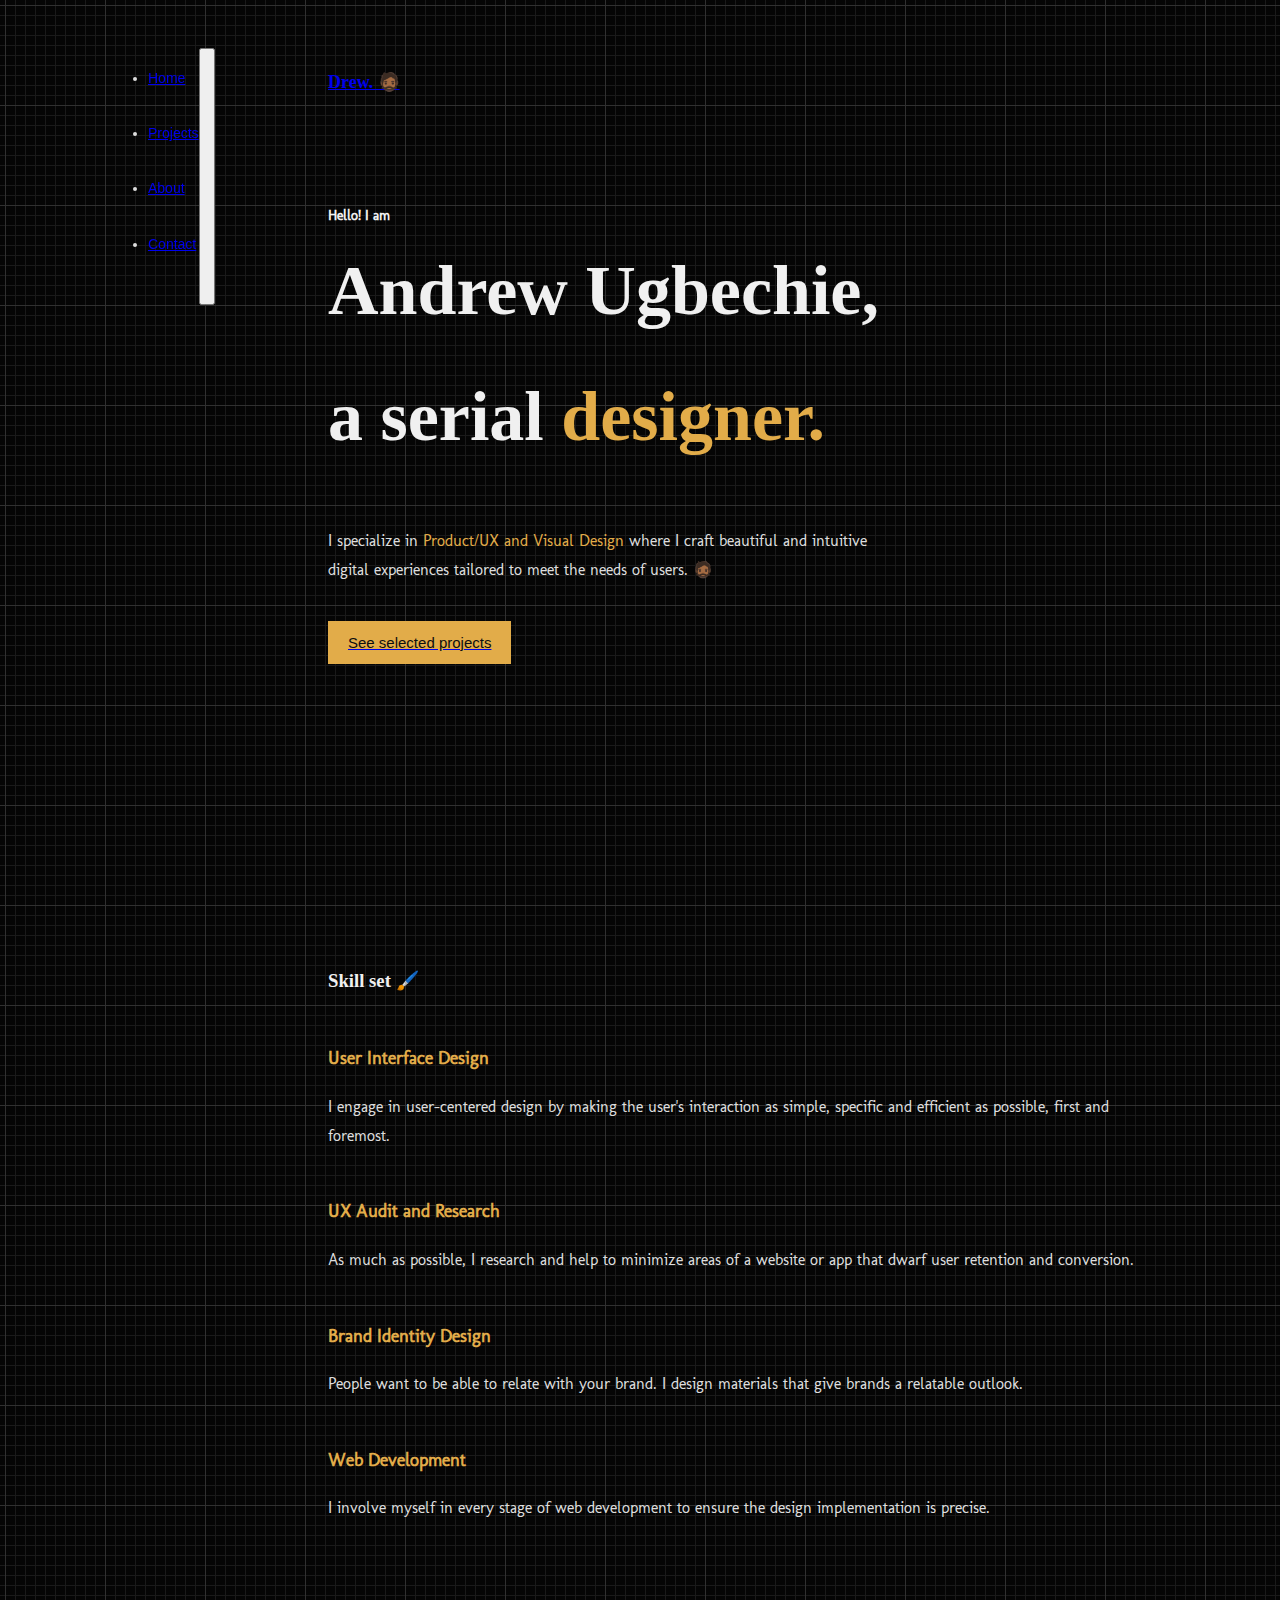
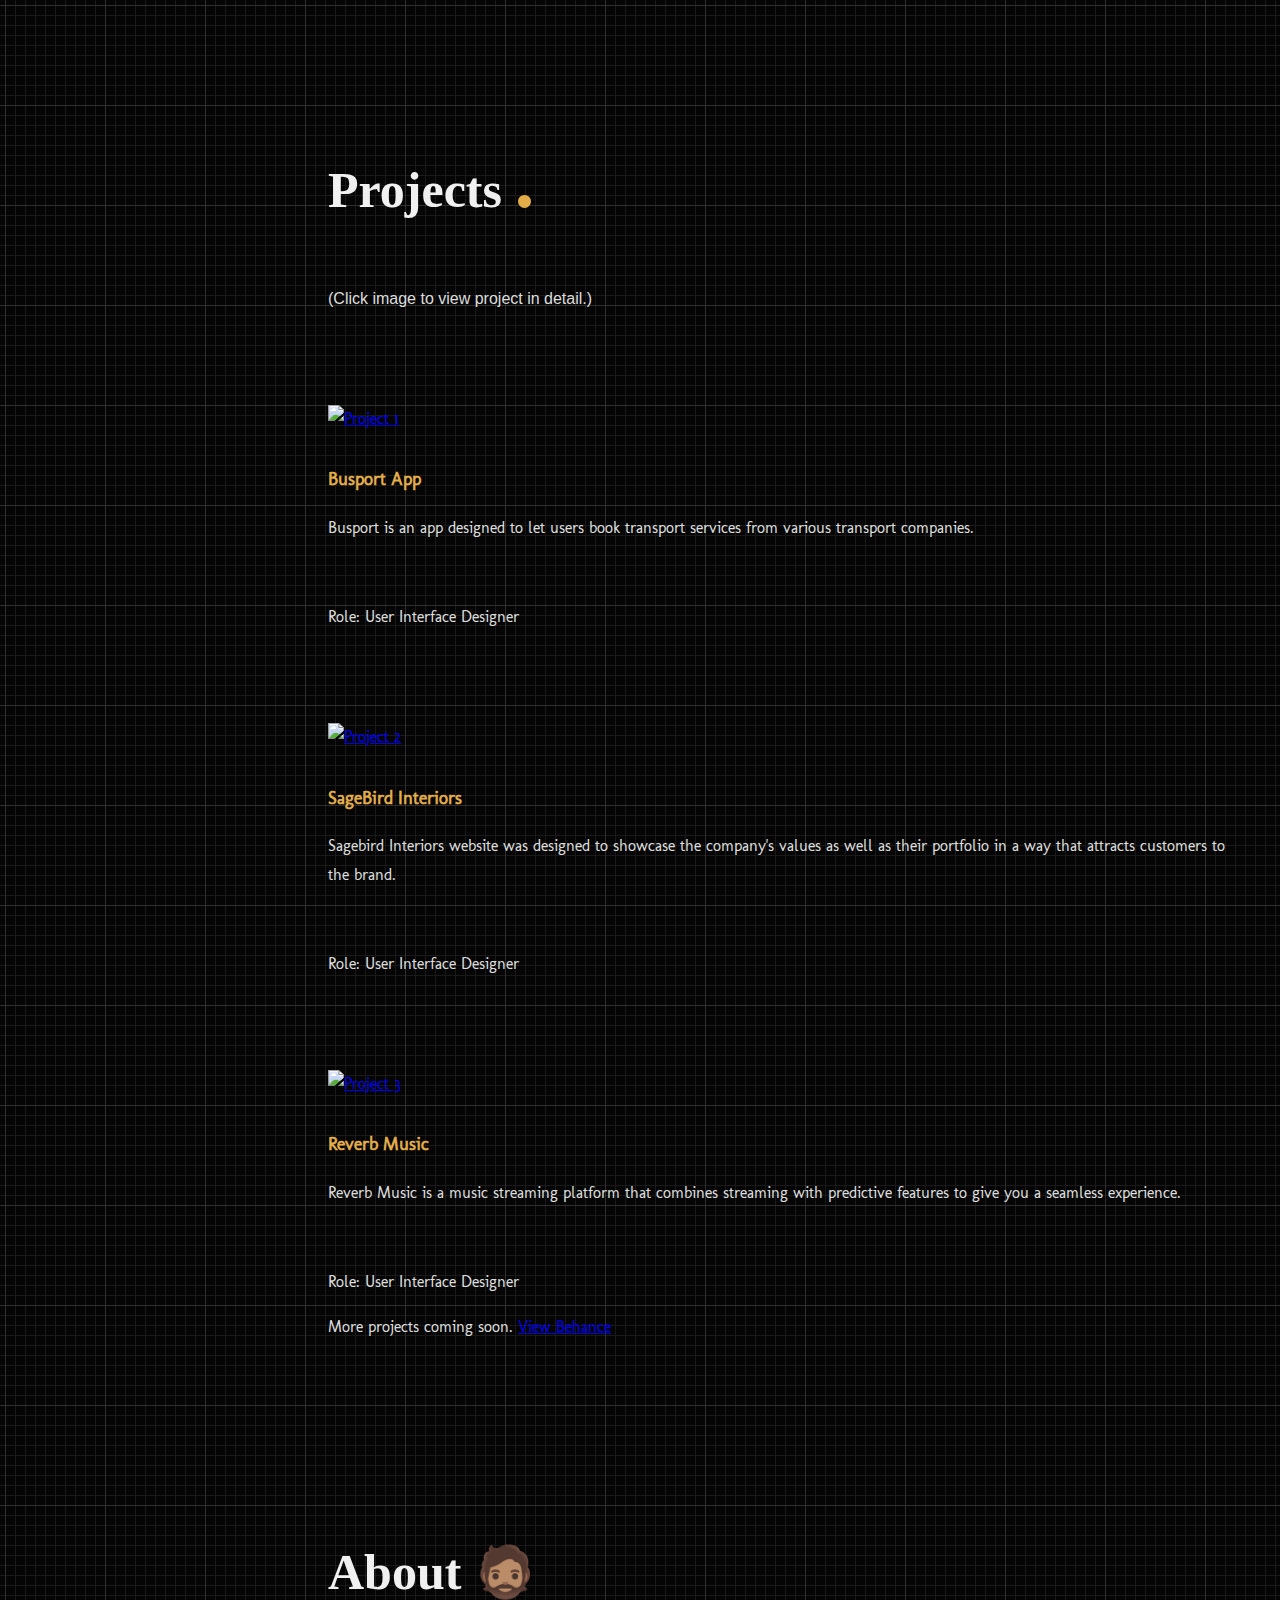
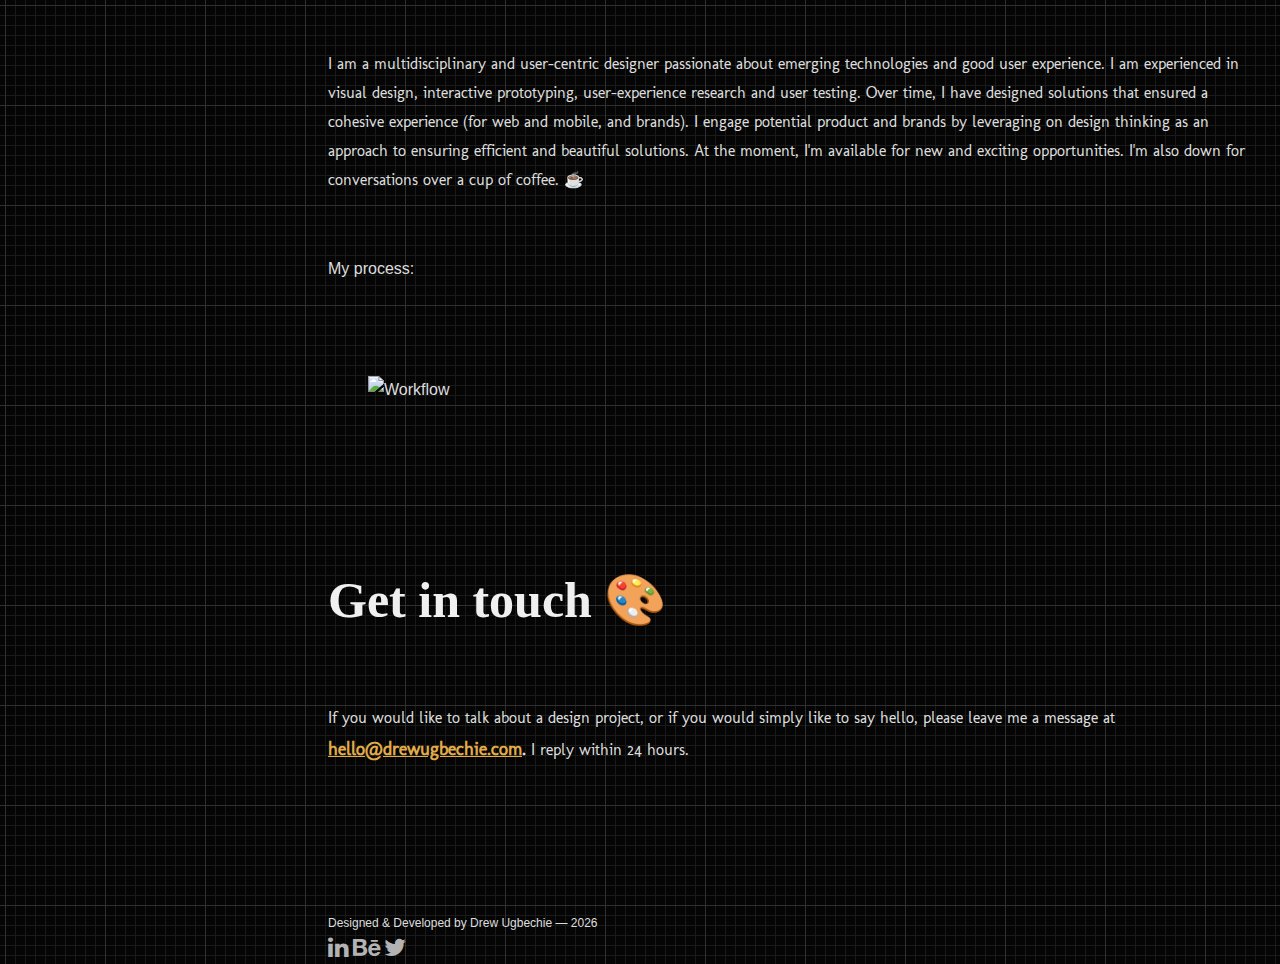
==== index.html @ d549a504 "New" ====
<html lang="en">
  <head>
    <meta charset="utf-8">
    <meta name="viewport" content="width=device-width, initial-scale=1, shrink-to-fit=no">
    <title>Drew Ugbechie &mdash; Designer</title>

    <meta name="description" content="Andrew Ugbechie. Pragmatic designer passionate about emerging technologies and good user experience."/>
    <meta name="robots" content="max-snippet:-1, max-image-preview:large, max-video-preview:-1"/> 
    <link rel="canonical" href="https://www.drewugbechie.com/" />
    <link rel="canonical" href="https://drewugbechie.com/" />
    <meta property="og:type" content="website" />
    <meta property="og:title" content="Drew Ugbechie &mdash; Serial Designer"/>
    <meta property="og:description" content="Andrew Ugbechie. Pragmatic designer passionate about emerging technologies and good user experience." />
    <meta property="og:url" content="https://www.drewugbechie.com/" />
    <meta property="og:url" content="https://drewugbechie.com/" />
    <meta property="og:site_name" content="Andrew Ugbechie &mdash; Serial Designer" />

    <meta property="og:image:width" content="1200" />
    <meta property="og:image:height" content="630" />
    <meta name="twitter:card" content="summary" />
    <meta name="twitter:description" content="Andrew Ugbechie. Pragmatic designer passionate about emerging technologies and good user experience." />
    <meta name="twitter:title" content="Drew Ugbechie &mdash; Serial Designer" /> 
    
    <link rel="stylesheet" href="css/bootstrap.min.css">
    <link rel="stylesheet" href="css/aos.min.css">
    <link rel="stylesheet" href="css/hamburgers/hamburgers.min.css">
    <link rel="stylesheet" href="css/owl.carousel.min.css">
    <link rel="stylesheet" href="fonts/icomoon/style.css">
    <link rel="stylesheet" href="https://cdnjs.cloudflare.com/ajax/libs/font-awesome/4.7.0/css/font-awesome.min.css">
    <link rel="stylesheet" href="css/style.css">
    <link href="https://fonts.googleapis.com/css2?family=Molengo&display=swap" rel="stylesheet">
    <link rel="shortcut icon" type="image/png" href="https://emojipedia-us.s3.dualstack.us-west-1.amazonaws.com/thumbs/120/apple/237/bearded-person_emoji-modifier-fitzpatrick-type-4_1f9d4-1f3fd_1f3fd.png" sizes="48x48">	
  </head>
  <body>
  
    <div class="main-container" id="home"> 
      <nav class="drew-menu js-drew-menu" role="navigation" style="display:flex; color:#dddddd; margin-left:-260px; padding:20px; width:100px; position:fixed; font-size:18px;">
        <ul class="list-unstyled" style="position:relative; direction:vertical;">
          <li class="new-link"><a href="#home">Home</a></li>
          <li class="new-link"><a href="#projects">Projects</a></li>
          <li class="new-link"><a href="#about">About</a></li>
          <li class="new-link"><a href="#contact">Contact</a></li>
        </ul>

    
        <button class="hamburger hamburger--spin toggle-menu ml-auto js-toggle-menu" type="button">
          <span class="hamburger-box">
            <span class="hamburger-inner"></span>
          </span>
        </button>  
      </nav>  
      
      <div id="home" class="hello;" style="margin-top: 20px; margin-bottom:300px; position:relative; top:0;">
        <div class="drew-head" data-aos="fade-down" style="margin-right:100px; display:flex; align-content: start; justify-content: space-between;">
              <h3 class="logo-area" ><a href="index.html">Drew.  🧔🏾</a></h3>
        </div>
    
        <div data-aos="fade-up"; class="hero-info">
          <h1 class="h1-stylo"><span style="font-size: 14px; font-family:Avenir Next Cyr, 'Molengo', sans-serif;">Hello! I am </span><br> Andrew Ugbechie, <br>a serial <span style="color: #e2ac49;">designer.</span></h1>
          <p style="margin-top: 20px; max-width:550px; font-family: Avenir Next Cyr, 'Molengo', sans-serif;">I specialize in <span style="color: #e2ac49;">Product/UX and Visual Design</span> where I craft beautiful and intuitive digital experiences tailored to meet the needs of users. 🧔🏾</p>
          <button class="button button--yellow" style="margin-top: 20px; vertical-align:middle"><a href="#projects"><span style="color:#0f0f0f">See selected projects </span></a></button>
        </div>
              
      </div>
      <!-- END drew-hero --> 


      <!-- END section -->
      <section class="drew-section skill-style" style="font-family: Minion Pro, serif; margin-top:60px; margin-bottom: 10vh;">
        <div class="col-md-12" data-aos="fade-up" data-aos-delay="100">
  
          <div class="row">
            <h3 class="mb-5">Skill set 🖌️</h3>
          </div>
          
          <!-- Row start -->
          <div class="row  pt-sm-0 pt-md-6 mb-5" style="font-family: Avenir Next Cyr, 'Molengo', sans-serif;">

            <div class="col-lg-5 skill-item" style="padding-right: 2vw;">
              <div class="row media drew-media media-body">
                <h3 class="h5">User Interface Design</h3>
                <p>I engage in user-centered design by making the user's interaction as simple, specific and efficient as possible, first and foremost. </p>
              </div>
            </div> 

            <div class="col-lg-5 skill-item" style="padding-right: 2vw;">
              <div class="row media drew-media media-body">
                <h3 class="h5">UX Audit and Research</h3>
                <p>As much as possible, I research and help to minimize areas of a website or app that dwarf user retention and conversion.</p>
              </div>
            </div>

            <div class="col-lg-5 skill-item" style="padding-right: 2vw;">
              <div class="row media drew-media media-body">
                <h3 class="h5">Brand Identity Design</h3>
                <p>People want to be able to relate with your brand. I design materials that give brands a relatable outlook.</p>
              </div>
            </div> 

            <div class="col-lg-5 skill-item" style="padding-right: 2vw;">
              <div class="row media drew-media media-body">
                <h3 class="h5">Web Development</h3>
                <p>I involve myself in every stage of web development to ensure the design implementation is precise.</p>
              </div>
            </div>

          </div>
          <!-- END row --> 
              
        </div>
        
      </section>
      <!-- END section -->
  
      <section class="drew-portfolio-overlap" id="projects" style="margin-top:20%; margin-bottom: 20%;">
        <div data-aos="fade-up"; style="width:80%; margin-bottom: 10%;">
          <h1 class="h1-styles" style="font-family: Minion Pro, serif;">Projects <span style="font-size: 80px; color: #e2ac49;">.</span></h1>
          <p>(Click image to view project in detail.)<p>
        </div>

          <!-- BEGIN row -->
          <div class="row media drew-media project-item1" style="font-family: Avenir Next Cyr, 'Molengo', sans-serif;">
            <div class="col-md-7" data-aos="fade-up">
              <a class="project " href="https://www.behance.net/gallery/88591555/Busport-App-Design-Concept" target="_blank">
                <figure>
                  <img src="https://res.cloudinary.com/andrewugbechie/image/upload/v1589834525/project_1_vnit8h.png" alt="Project 1" class="img-fluid">  
                </figure>
                <div class="project-hover">
                  <div class="project-hover-inner">
                    <h2>Busport App</h2>
                    <span style="color:white;">View Project</span>
                  </div>
                </div>
              </a> 
            </div>

            <div class="col-md-5 project-detail" data-aos="fade-up" data-aos-delay="100">
              <h3 class="h5">Busport App</h3>
                <p>Busport is an app designed to let users book transport services from various transport companies.</p> 
                <br>
                <p>Role: User Interface Designer</p>
            </div>
          </div>
          <!-- END row -->  


          <!-- BEGIN row -->
          <div class="row media drew-media project-item" style="font-family: Avenir Next Cyr, 'Molengo', sans-serif;">
            <div class="col-md-7" data-aos="fade-up">
              <a class="project" href="https://www.behance.net/gallery/90369803/SageBird-Office-Interiors-%28Website-UI-Design%29" target="_blank">
                <figure>
                  <img src="https://res.cloudinary.com/andrewugbechie/image/upload/v1589834522/project_2_q28vdw.png" alt="Project 2" class="img-fluid">  
                </figure>
                <div class="project-hover">
                  <div class="project-hover-inner">
                    <h2>SageBird Office Interiors Website</h2>
                    <span>View Project</span>
                  </div>
                </div>
              </a>
            </div>

            <div class="col-md-5 project-detail" data-aos="fade-up" data-aos-delay="100">
              <h3 class="h5">SageBird Interiors</h3>
              <p>Sagebird Interiors website was designed to showcase the company's values as well as their portfolio in a way that attracts customers to the brand.</p>
              <br>
                <p>Role: User Interface Designer</p>
            </div>
          </div>
          <!-- END row --> 




          <!-- BEGIN row -->
          <div class="row media drew-media project-item" style="font-family: Avenir Next Cyr, 'Molengo', sans-serif;">
            <div class="col-md-7" data-aos="fade-up">
              <a class="project" href="https://www.behance.net/gallery/92057369/Reverb-Music-UIUX-Design" target="_blank">
                <figure>
                  <img src="https://res.cloudinary.com/andrewugbechie/image/upload/v1589834522/project_3_o8imfm.png" alt="Project 3" class="img-fluid">  
                </figure>
                <div class="project-hover">
                  <div class="project-hover-inner">
                    <h2>Reverb Music Platform</h2>
                    <span>View Project</span>
                  </div>
                </div>
              </a>
            </div> 

            <div class="col-md-5 project-detail" data-aos="fade-up" data-aos-delay="100">
              <h3 class="h5">Reverb Music</h3>
              <p>Reverb Music is a music streaming platform that combines streaming with predictive features to give you a seamless experience.</p>
              <br>
                <p>Role: User Interface Designer</p>
            </div>
          </div>
          <!-- END row -->


          <div class="row" data-aos="fade-up" data-aos-delay="400" style="font-family: Avenir Next Cyr, 'Molengo', sans-serif;">
            <div class="col-md-12 ml-auto">
              <p>More projects coming soon. <span style="text-decoration:underline;"><a href="https://www.behance.net/andrewugbe241e" target="_blank">View Behance</a></span></p>
            </div>
          </div>
          
          <!-- END row -->
      </section>

      <!-- END section -->


      <section class="drew-section mb-5" style="margin-top:20vh;">
          <div id="about"  style="width:100%; margin-bottom: 10%;">
            <h1 class="h1-styles" data-aos="fade-up"; style="font-family: Minion Pro, serif;">About 🧔🏽<span style="font-size: 80px; color: #e2ac49;"></span></h1>
            <p style="font-family: Avenir Next Cyr, 'Molengo', sans-serif;">I am a multidisciplinary and user-centric designer passionate about emerging technologies and good user experience. I am experienced in visual design, interactive prototyping, user-experience research and user testing. Over time, I have designed solutions that ensured a cohesive experience (for web and mobile, and brands). I engage potential product and brands by leveraging on design thinking as an approach to ensuring efficient and beautiful solutions. At the moment, I'm available for new and exciting opportunities. I'm also down for conversations over a cup of coffee. ☕</p> 
            <br><p>My process:</p> 
          </div>
          <div class="row">
            <div class="col-lg-12">
              <figure data-aos="fade-up" data-aos-delay="100">
                <img src="https://res.cloudinary.com/andrewugbechie/image/upload/v1589834515/about_1_vmldjz.png" alt="Workflow" class="img-fluid">  
              </figure>
          </div>
        </div>
      </section>
  
      <!-- END call to action --> 

      

      <footer style="height:200px; max-width:100%;">
        <div data-aos="fade-up"; style="width:80%;  padding-top:100px; padding-bottom: 10px;" >
          <h1 class="h1-styles" id="contact" style="font-family: Minion Pro, serif;">Get in touch 🎨<span style="font-size: 40px; color: #e2ac49;"></span></h1>
        </div>  

        <div style="padding-bottom: 5%; font-family: Avenir Next Cyr, 'Molengo', sans-serif;" data-aos="fade-up";>
          <p>If you would like to talk about a design project, or if you would simply like to say hello, please leave me a message at <span style="font-size: 18px; font-weight:bold;"><a href="mailto:hello@drewugbechie.com" style="color: #e2ac49; text-decoration: underline;">hello@drewugbechie.com</a>. </span>I reply within 24 hours.</p>
        </div>

        
        <div class="row drew-footer" style="padding-top: 8%;">
          <div class="col-md-6 text-md-left" style="font-size: 12px;">
            <p>Designed & Developed by Drew Ugbechie &mdash; <script>document.write(new Date().getFullYear());</script>       
          </p>
          </div>
          <div class="col-md-6 text-md-right footer-social">
            <a href="https://www.linkedin.com/in/andrew-ugbechie-83729512a/" target="_blank" class="p-3"><span class="fa fa-linkedin"></span></a>
            <a href="https://www.behance.net/andrewugbe241e" target="_blank" class="p-3"><span class="fa fa-behance"></span></a>
            <a href="https://dribbble.com/andrewugbechie" target="_blank" class="p-3"><span class="icon-dribbble2"></span></a>
            <a href="https://www.twitter.com/drew_certified" target="_blank" class="p-3"><span class="fa fa-twitter"></span></a>
          </div>
        </div>
          
      </footer>
  
    </div> 
    
      <div style="height:400px; margin-top:-200px;" >
      </div>
  
  <script src="js/scripts-all.js"></script>
  <script src="js/main.js"></script>
  
  <script type="text/javascript">
    function validateName() {
        var name = document.getElementById('name').value;
        if(name.length == 0) {
          alert("Name can't be blank") ;
          return false;

        }
        if (!name.match(/^[a-zA-Z]{3,}(?: [a-zA-Z]+){0,2}$/)) {
          alert("Please enter your correct name") ;//Validation Message
          return false;
        }
        return true;
      }

    function validateEmail () {
        var email = document.getElementById('email').value;
        if(email.length == 0) {
          alert("Email can't be blank") ;//Validation Message
          return false;

        }
        if(!email.match(/^[A-Za-z\._\-[0-9]*[@][A-Za-z]*[\.][a-z]{2,4}$/)) {
          alert("Please enter a correct email address") ;//Validation Message
          return false;
        }
        return true;
      }

    function validateMessage() {
        var message = document.getElementById('message').value;
        if(message.length == 0) {
          alert("Message can't be blank") ; //Validation Message
          return false;

        }
        return true;
      }


        function validateForm() {
          if (!validateName() || !validateEmail() || !validateMessage()) {

            alert("Fill missing field");//Validation Message
            return false; 
          }
          else {
            submitted=true; 
            alert('Your message has been submitted!');
            return false;
            
          } 
          document.getElementById("myForm").reset();
        
        }
        </script>
  </body>
</html>
---- css/style.css ----
@font-face {
  font-family: 'Minion Pro';
  src: url('MinionPro-BoldCnIt.woff2') format('woff2'),
      url('MinionPro-BoldCnIt.woff') format('woff');
  font-weight: bold;
  font-style: italic;
}

@font-face {
  font-family: 'Minion Pro';
  src: url('MinionPro-Medium.woff2') format('woff2'),
      url('MinionPro-Medium.woff') format('woff');
  font-weight: 500;
  font-style: normal;
}

@font-face {
  font-family: 'Minion Pro';
  src: url('MinionPro-BoldCn.woff2') format('woff2'),
      url('MinionPro-BoldCn.woff') format('woff');
  font-weight: bold;
  font-style: normal;
}

@font-face {
  font-family: 'Minion Pro';
  src: url('MinionPro-Bold.woff2') format('woff2'),
      url('MinionPro-Bold.woff') format('woff');
  font-weight: bold;
  font-style: normal;
}

@font-face {
  font-family: 'Minion Pro';
  src: url('MinionPro-Semibold.woff2') format('woff2'),
      url('MinionPro-Semibold.woff') format('woff');
  font-weight: 600;
  font-style: normal;
}

@font-face {
  font-family: 'Minion Pro';
  src: url('MinionPro-It.woff2') format('woff2'),
      url('MinionPro-It.woff') format('woff');
  font-weight: normal;
  font-style: italic;
}

@font-face {
  font-family: 'Minion Pro';
  src: url('MinionPro-BoldIt.woff2') format('woff2'),
      url('MinionPro-BoldIt.woff') format('woff');
  font-weight: bold;
  font-style: italic;
}

@font-face {
  font-family: 'Minion Pro';
  src: url('MinionPro-Regular.woff2') format('woff2'),
      url('MinionPro-Regular.woff') format('woff');
  font-weight: normal;
  font-style: normal;
}

@font-face {
  font-family: 'Minion Pro';
  src: url('MinionPro-SemiboldIt.woff2') format('woff2'),
      url('MinionPro-SemiboldIt.woff') format('woff');
  font-weight: 600;
  font-style: italic;
}

@font-face {
  font-family: 'Minion Pro';
  src: url('MinionPro-MediumIt.woff2') format('woff2'),
      url('MinionPro-MediumIt.woff') format('woff');
  font-weight: 500;
  font-style: italic;
}


@font-face {
  font-family: 'Avenir Next Cyr';
  src: url('AvenirNextCyr-Bold.eot');
  src: url('AvenirNextCyr-Bold.eot?#iefix') format('embedded-opentype'),
      url('AvenirNextCyr-Bold.woff') format('woff'),
      url('AvenirNextCyr-Bold.ttf') format('truetype'),
      url('AvenirNextCyr-Bold.svg#AvenirNextCyr-Bold') format('svg');
  font-weight: bold;
  font-style: normal;
}

@font-face {
  font-family: 'Avenir Next Cyr';
  src: url('AvenirNextCyr-Medium.eot');
  src: url('AvenirNextCyr-Medium.eot?#iefix') format('embedded-opentype'),
      url('AvenirNextCyr-Medium.woff') format('woff'),
      url('AvenirNextCyr-Medium.ttf') format('truetype'),
      url('AvenirNextCyr-Medium.svg#AvenirNextCyr-Medium') format('svg');
  font-weight: 500;
  font-style: normal;
}

@font-face {
  font-family: 'Avenir Next Cyr';
  src: url('AvenirNextCyr-Regular.eot');
  src: url('AvenirNextCyr-Regular.eot?#iefix') format('embedded-opentype'),
      url('AvenirNextCyr-Regular.woff') format('woff'),
      url('AvenirNextCyr-Regular.ttf') format('truetype'),
      url('AvenirNextCyr-Regular.svg#AvenirNextCyr-Regular') format('svg');
  font-weight: normal;
  font-style: normal;
}

@font-face {
  font-family: 'Avenir Next Cyr';
  src: url('AvenirNextCyr-Demi.eot');
  src: url('AvenirNextCyr-Demi.eot?#iefix') format('embedded-opentype'),
      url('AvenirNextCyr-Demi.woff') format('woff'),
      url('AvenirNextCyr-Demi.ttf') format('truetype'),
      url('AvenirNextCyr-Demi.svg#AvenirNextCyr-Demi') format('svg');
  font-weight: bold;
  font-style: normal;
}


body { 
  font-size: 16px; line-height: 1.8; 
  color: #dddddd; 
  font-family: "Avenir Next Cyr, sans-serif", -apple-system, BlinkMacSystemFont, "Apple Color Emoji", "Segoe UI Emoji", Roboto, Helvetica, Arial, sans-serif, "Segoe UI Symbol";

  background-color: #050505;
background-image: url("data:image/svg+xml,%3Csvg xmlns='http://www.w3.org/2000/svg' width='100' height='100' viewBox='0 0 100 100'%3E%3Cg fill-rule='evenodd'%3E%3Cg fill='%23303030' fill-opacity='1'%3E%3Cpath opacity='.5' d='M96 [base64] 0v-9h-9v9h9zm-10 0v-9h-9v9h9zm-10 0v-9h-9v9h9zm-10 0v-9h-9v9h9zm-10 0v-9h-9v9h9zm-10 0v-9h-9v9h9zm-10 0v-9h-9v9h9zm-10 0v-9h-9v9h9zm-9-10h9v-9h-9v9zm10 0h9v-9h-9v9zm10 0h9v-9h-9v9zm10 0h9v-9h-9v9zm10 0h9v-9h-9v9zm10 0h9v-9h-9v9zm10 0h9v-9h-9v9zm10 0h9v-9h-9v9zm9-10v-9h-9v9h9zm-10 0v-9h-9v9h9zm-10 0v-9h-9v9h9zm-10 0v-9h-9v9h9zm-10 0v-9h-9v9h9zm-10 0v-9h-9v9h9zm-10 0v-9h-9v9h9zm-10 0v-9h-9v9h9zm-9-10h9v-9h-9v9zm10 0h9v-9h-9v9zm10 0h9v-9h-9v9zm10 0h9v-9h-9v9zm10 0h9v-9h-9v9zm10 0h9v-9h-9v9zm10 0h9v-9h-9v9zm10 0h9v-9h-9v9zm9-10v-9h-9v9h9zm-10 0v-9h-9v9h9zm-10 0v-9h-9v9h9zm-10 0v-9h-9v9h9zm-10 0v-9h-9v9h9zm-10 0v-9h-9v9h9zm-10 0v-9h-9v9h9zm-10 0v-9h-9v9h9zm-9-10h9v-9h-9v9zm10 0h9v-9h-9v9zm10 0h9v-9h-9v9zm10 0h9v-9h-9v9zm10 0h9v-9h-9v9zm10 0h9v-9h-9v9zm10 0h9v-9h-9v9zm10 0h9v-9h-9v9zm9-10v-9h-9v9h9zm-10 0v-9h-9v9h9zm-10 0v-9h-9v9h9zm-10 0v-9h-9v9h9zm-10 0v-9h-9v9h9zm-10 0v-9h-9v9h9zm-10 0v-9h-9v9h9zm-10 0v-9h-9v9h9zm-9-10h9v-9h-9v9zm10 0h9v-9h-9v9zm10 0h9v-9h-9v9zm10 0h9v-9h-9v9zm10 0h9v-9h-9v9zm10 0h9v-9h-9v9zm10 0h9v-9h-9v9zm10 0h9v-9h-9v9z'/%3E%3Cpath d='M6 5V0H5v5H0v1h5v94h1V6h94V5H6z'/%3E%3C/g%3E%3C/g%3E%3C/svg%3E");}

  
.logo-area{
  margin-bottom: 40px; 
  font-family: Minion Pro; 
  font-size:18px;
}

.main-container{
  padding:20px; 
  margin-left:300px;
} 

@media (max-width: 991px) {
  .main-container{
    padding:50px; 
    margin:auto;
  } 
} 

@media (max-width: 767px) {
  .main-container{
    padding:30px; 
    margin: auto;
  } 
} 


.hero-info{
  width:100%; 
  margin-top:7%;
} 
@media (max-width: 767px) {
  .hero-info{margin-top:10vh;}
} 

@media (max-width: 500px) {
  .hero-info{margin-top:15vh;}
} 

@media (max-width: 350px) {
  .hero-info{margin-top:8vh;}
} 

.h1-stylo{
  font-family: Minion Pro, serif; 
  font-size: 70px;
} 

@media (max-width: 1100px) {
  .h1-stylo{
    font-size:60px;
    max-width: 60vw;
  }
} 
@media (max-width: 767px) {
  .h1-stylo{font-size:40px; max-width: 90vw;}
} 

@media (max-width: 500px) {
  .h1-stylo{font-size:35px;}
  body{font-size: 16px;}
} 

.h1-styles{
  font-family: Minion Pro, serif; 
  font-size: 50px;
} 

@media (max-width: 767px) {
  .h1-styles{font-size:35px;}
} 

@media (max-width: 500px) {
  .h1-styles{font-size:30px;}
}  



@media (max-width: 500px) {
  .hullo{font-size: 16px;}
} 

.skill-item{
  margin-top: 5vh;
  margin-right: 6%;
} 


.project-item{
  margin-top: 10%;
  
} 
.project-item1{
  margin-top: 4%;
  
} 

@media (max-width: 785px) {
  .project-item{
    margin-top: 10%;
  } 
} 


a.discuss{
  color:#f5c263;
  text-decoration: underline;
} 

a.discuss:hover{
  color:white;
}

.new-link{
  margin-left: 20px;
  margin-bottom: 30px;
  position: relative;
  font-weight:500;
  font-size:14px;
  color: #dddddd;
}



::-moz-selection { background: #e2ac49; }

::selection { background:  #e2ac49; }

h1, h2, h3, h4, h5 { color: #f0f0f0; }

a { -webkit-transition: .3s all ease; -o-transition: .3s all ease; transition: .3s all ease; }

a:hover, a:active, a:focus { text-decoration: none; outline: none; }


@media (max-width: 767.98px) { .drew-navbar .drew-menu { position: fixed; width: 100%; background-color: #fff; top: 0; left: 0; margin: 0; text-align: left; height: 100vh; min-height: 400px; padding: 15px; display: none; padding-top: 100px; overflow-y: scroll; }
  .drew-navbar .drew-menu ul { margin-left: 40px; }
  .drew-navbar .drew-menu ul li { display: block; margin-bottom: 10px; }
  .drew-navbar .drew-menu ul li a { padding: 10px 0 2px 0; font-size: 18px; display: inline-block; } }

@media (max-width: 767.98px) { .drew-navbar .drew-menu ul { margin-left: 0px; } }

.drew-navbar.navbar-light .site-logo a { color: #fff; }

.drew-navbar.navbar-light .hamburger .hamburger-inner, .drew-navbar.navbar-light .hamburger .hamburger-inner::before, .drew-navbar.navbar-light .hamburger .hamburger-inner::after { background-color: #fff; }

.drew-navbar.navbar-light .drew-menu ul li a { color: #fff; }

.menu-open .drew-navbar { position: fixed; left: 0; top: 0; }

@media (max-width: 767.98px) { .menu-open .site-logo a { color: #e4e2e2 !important; } }

.menu-open .navbar-light .hamburger .hamburger-inner, .menu-open .navbar-light .hamburger .hamburger-inner::before, .menu-open .navbar-light .hamburger .hamburger-inner::after { background-color: #000; }

.menu-open .drew-menu li { opacity: 0; visibility: hidden; margin-left: -10px; position: relative; -webkit-transition: .3s all ease-in-out; -o-transition: .3s all ease-in-out; transition: .3s all ease-in-out; }

.menu-open .drew-menu li.staggard { opacity: 1; visibility: visible; margin-left: 0px; }

@media (max-width: 767.98px) { .menu-open .drew-menu li a { color: #000 !important; } }

.drew-hero { background-size: cover; background-repeat: no-repeat; background-position: center center; position: relative; overflow: hidden; }

.drew-hero .lead { font-size: 28px; }

@media (max-width: 991.98px) { .drew-hero .lead { font-size: 20px; } }

.drew-hero .cover { position: absolute; display: block; width: 100%; height: 100%; z-index: -1; }

.drew-hero .cover img { position: absolute; display: block; min-width: 100%; min-height: 100%; top: 50%; left: 50%; -webkit-transform: translate(-50%, -50%); -ms-transform: translate(-50%, -50%); transform: translate(-50%, -50%); }

.drew-hero.overlay:before { content: ""; position: absolute; background: #000000b3; left: 0; top: 0; bottom: 0; right: 0; }

.drew-hero.overlay h1 { color: #fff; }

.drew-hero.overlay .lead { color: #fff; opacity: .5; }

.drew-hero, .intro { height: 90vh; min-height: 700px; }

.drew-hero h1, .intro h1 { color: #ebebeb; font-size: 50px; }

@media (max-width: 991.98px) { .drew-hero h1, .intro h1 { font-size: 36px; } }

.drew-portfolio-overlap { position: relative; margin-top: -100px; margin-right: 2%; }

@media (max-width: 991.98px) { .drew-portfolio-overlap { margin-top: -50px; margin-right: auto; } }

.container-fluid { padding-left: 50px; padding-right: 50px; max-width: 1600px; }

@media (max-width: 767.98px) { .container-fluid { padding-left: 15px; padding-right: 15px; } }

/* .drew-section { padding: 6em 0; }

@media (max-width: 991.98px) { .drew-section { padding: 2em 0; } } */

.drew-section h2 { line-height: 1.5; }

.drew-cta { padding: 7em 0; display: block; background: #f8f9fa; position: relative; }

.drew-cta:before { content: ""; position: absolute; height: 0px; bottom: 0; background: #e2ac49; width: 100%; left: 0; -webkit-transition: .3s all ease-out; -o-transition: .3s all ease-out; transition: .3s all ease-out; }

.drew-cta .cta-inner { display: block; text-align: center; }

.drew-cta span { display: block; position: absolute; left: 50%; top: 50%; -webkit-transform: translate(-50%, -50%); -ms-transform: translate(-50%, -50%); transform: translate(-50%, -50%); -webkit-transition: .3s all ease; -o-transition: .3s all ease; transition: .3s all ease; }

.drew-cta .words-1 { opacity: 1; visibility: visible; top: 0; }

.drew-cta .words-2 { opacity: 0; visibility: hidden; top: 40px; }

.drew-cta h2 { font-weight: normal; margin-bottom: 0; color: #000; position: relative; bottom: 0; -webkit-transition: .4s all ease; -o-transition: .4s all ease; transition: .4s all ease; }

.drew-cta:hover:before, .drew-cta:focus:before { height: 100%; }

.drew-cta:hover .words-1, .drew-cta:focus .words-1 { opacity: 0; visibility: hidden; top: -40px; }

.drew-cta:hover .words-2, .drew-cta:focus .words-2 { opacity: 1; visibility: visible; top: 0px; color: #fff; }

.section-heading { font-size: 14px; color: #495057; margin-bottom: 30px; display: block; position: relative; }

.section-heading:after { content: ""; height: 2px; width: 30%; position: absolute; top: 50%; right: 0; -webkit-transform: translateX(-50%); -ms-transform: translateX(-50%); transform: translateX(-50%); background: #000; }

.project, .post { position: relative; float: left; width: 100%; margin-bottom: 30px; }

.project figure, .post figure { margin: 0; position: relative; }

.project .project-hover, .project .post-hover, .post .project-hover, .post .post-hover { position: absolute; top: 0; left: 0; right: 0; bottom: 0; background: rgba(226, 172, 73, 0.7); visibility: hidden; opacity: 0; -webkit-transition: .3s all ease; -o-transition: .3s all ease; transition: .3s all ease; }

.project .project-hover .project-hover-inner, .project .project-hover .post-hover-inner, .project .post-hover .project-hover-inner, .project .post-hover .post-hover-inner, .post .project-hover .project-hover-inner, .post .project-hover .post-hover-inner, .post .post-hover .project-hover-inner, .post .post-hover .post-hover-inner { position: absolute; z-index: 99; left: 50%; top: 50%; visibility: hidden; opacity: 0; -webkit-transition: .3s all ease; -o-transition: .3s all ease; transition: .3s all ease; -webkit-transform: translate(-50%, -50%); -ms-transform: translate(-50%, -50%); transform: translate(-50%, -50%); transition: .3s all ease; text-align: center; }

.project .project-hover .project-hover-inner h2, .project .project-hover .post-hover-inner h2, .project .post-hover .project-hover-inner h2, .project .post-hover .post-hover-inner h2, .post .project-hover .project-hover-inner h2, .post .project-hover .post-hover-inner h2, .post .post-hover .project-hover-inner h2, .post .post-hover .post-hover-inner h2 { color: #fff; font-size: 26px; line-height: 1.2; -webkit-transition: .3s all ease; -o-transition: .3s all ease; transition: .3s all ease; opacity: 0; visibility: hidden; position: relative; bottom: -30px; }

.project .project-hover .project-hover-inner span, .project .project-hover .post-hover-inner span, .project .post-hover .project-hover-inner span, .project .post-hover .post-hover-inner span, .post .project-hover .project-hover-inner span, .post .project-hover .post-hover-inner span, .post .post-hover .project-hover-inner span, .post .post-hover .post-hover-inner span { color: #ffffcc; opacity: 0; visibility: hidden; position: relative; bottom: -30px; -webkit-transition: .5s all ease; -o-transition: .5s all ease; transition: .5s all ease; }

.project:hover .project-hover, .project:hover .post-hover, .project:focus .project-hover, .project:focus .post-hover, .post:hover .project-hover, .post:hover .post-hover, .post:focus .project-hover, .post:focus .post-hover { visibility: visible; opacity: 1; }

.project:hover .project-hover .project-hover-inner, .project:hover .project-hover .post-hover-inner, .project:hover .post-hover .project-hover-inner, .project:hover .post-hover .post-hover-inner, .project:focus .project-hover .project-hover-inner, .project:focus .project-hover .post-hover-inner, .project:focus .post-hover .project-hover-inner, .project:focus .post-hover .post-hover-inner, .post:hover .project-hover .project-hover-inner, .post:hover .project-hover .post-hover-inner, .post:hover .post-hover .project-hover-inner, .post:hover .post-hover .post-hover-inner, .post:focus .project-hover .project-hover-inner, .post:focus .project-hover .post-hover-inner, .post:focus .post-hover .project-hover-inner, .post:focus .post-hover .post-hover-inner { visibility: visible; opacity: 1; -webkit-animation-delay: 10s; animation-delay: 10s; }

.project:hover .project-hover .project-hover-inner h2, .project:hover .project-hover .post-hover-inner h2, .project:hover .post-hover .project-hover-inner h2, .project:hover .post-hover .post-hover-inner h2, .project:focus .project-hover .project-hover-inner h2, .project:focus .project-hover .post-hover-inner h2, .project:focus .post-hover .project-hover-inner h2, .project:focus .post-hover .post-hover-inner h2, .post:hover .project-hover .project-hover-inner h2, .post:hover .project-hover .post-hover-inner h2, .post:hover .post-hover .project-hover-inner h2, .post:hover .post-hover .post-hover-inner h2, .post:focus .project-hover .project-hover-inner h2, .post:focus .project-hover .post-hover-inner h2, .post:focus .post-hover .project-hover-inner h2, .post:focus .post-hover .post-hover-inner h2 { opacity: 1; visibility: visible; bottom: 0px; }

.project:hover .project-hover .project-hover-inner span, .project:hover .project-hover .post-hover-inner span, .project:hover .post-hover .project-hover-inner span, .project:hover .post-hover .post-hover-inner span, .project:focus .project-hover .project-hover-inner span, .project:focus .project-hover .post-hover-inner span, .project:focus .post-hover .project-hover-inner span, .project:focus .post-hover .post-hover-inner span, .post:hover .project-hover .project-hover-inner span, .post:hover .project-hover .post-hover-inner span, .post:hover .post-hover .project-hover-inner span, .post:hover .post-hover .post-hover-inner span, .post:focus .project-hover .project-hover-inner span, .post:focus .project-hover .post-hover-inner span, .post:focus .post-hover .project-hover-inner span, .post:focus .post-hover .post-hover-inner span { bottom: 0; visibility: visible; opacity: 1; }

.drew-footer {  border: none; font-size: 15px;}

.drew-footer .container-fluid { max-width: 100%; }

.drew-footer small { font-size: 16px; }

.drew-footer p:last-child { margin-bottom: 0; }

.drew-footer .footer-social { position: relative; }

.drew-footer .footer-social a { color: #b3b3b3; position: relative; -webkit-transition: .3s all ease; -o-transition: .3s all ease; transition: .3s all ease; font-size: 24px; }

.drew-footer .footer-social a:hover, .drew-footer .footer-social a:focus { color: #e2ac49; -webkit-transform: scale(1.7); -ms-transform: scale(1.7); transform: scale(1.7); }

.btn:hover, .btn:focus, .btn:active { outline: none; -webkit-box-shadow: none !important; box-shadow: none !important; }

.form-control { height: 50px; background: #f6f6f6; border: none; }

.form-control:active, .form-control:focus { background: #f6f6f6; outline: none; -webkit-box-shadow: none !important; box-shadow: none !important; }

textarea.form-control { height: inherit; }

.button { padding: 13px 20px; display: inline-block; font-size: 15px; font-weight: 500; color: #010101; border-radius: 0px; border: none; -webkit-transition: .3s all ease; -o-transition: .3s all ease; transition: .3s all ease; cursor: pointer;}

.button:hover, .button:active, .button:focus { outline: none; }

.button.button--yellow { background: #e2ac49; }

.button.button--yellow:hover { text-decoration: none;  -webkit-box-shadow: 0 20px 40px -5px #00000066; box-shadow: 0 20px 40px -5px rgba(0, 0, 0, 0.4); background:  #cf9a38; }


.drew-media h3 { font-size: 18px; color: #e2ac49; } 
@media (max-width: 500px) {
  .drew-media h3 { font-size: 15px; color: #e2ac49; } 
}
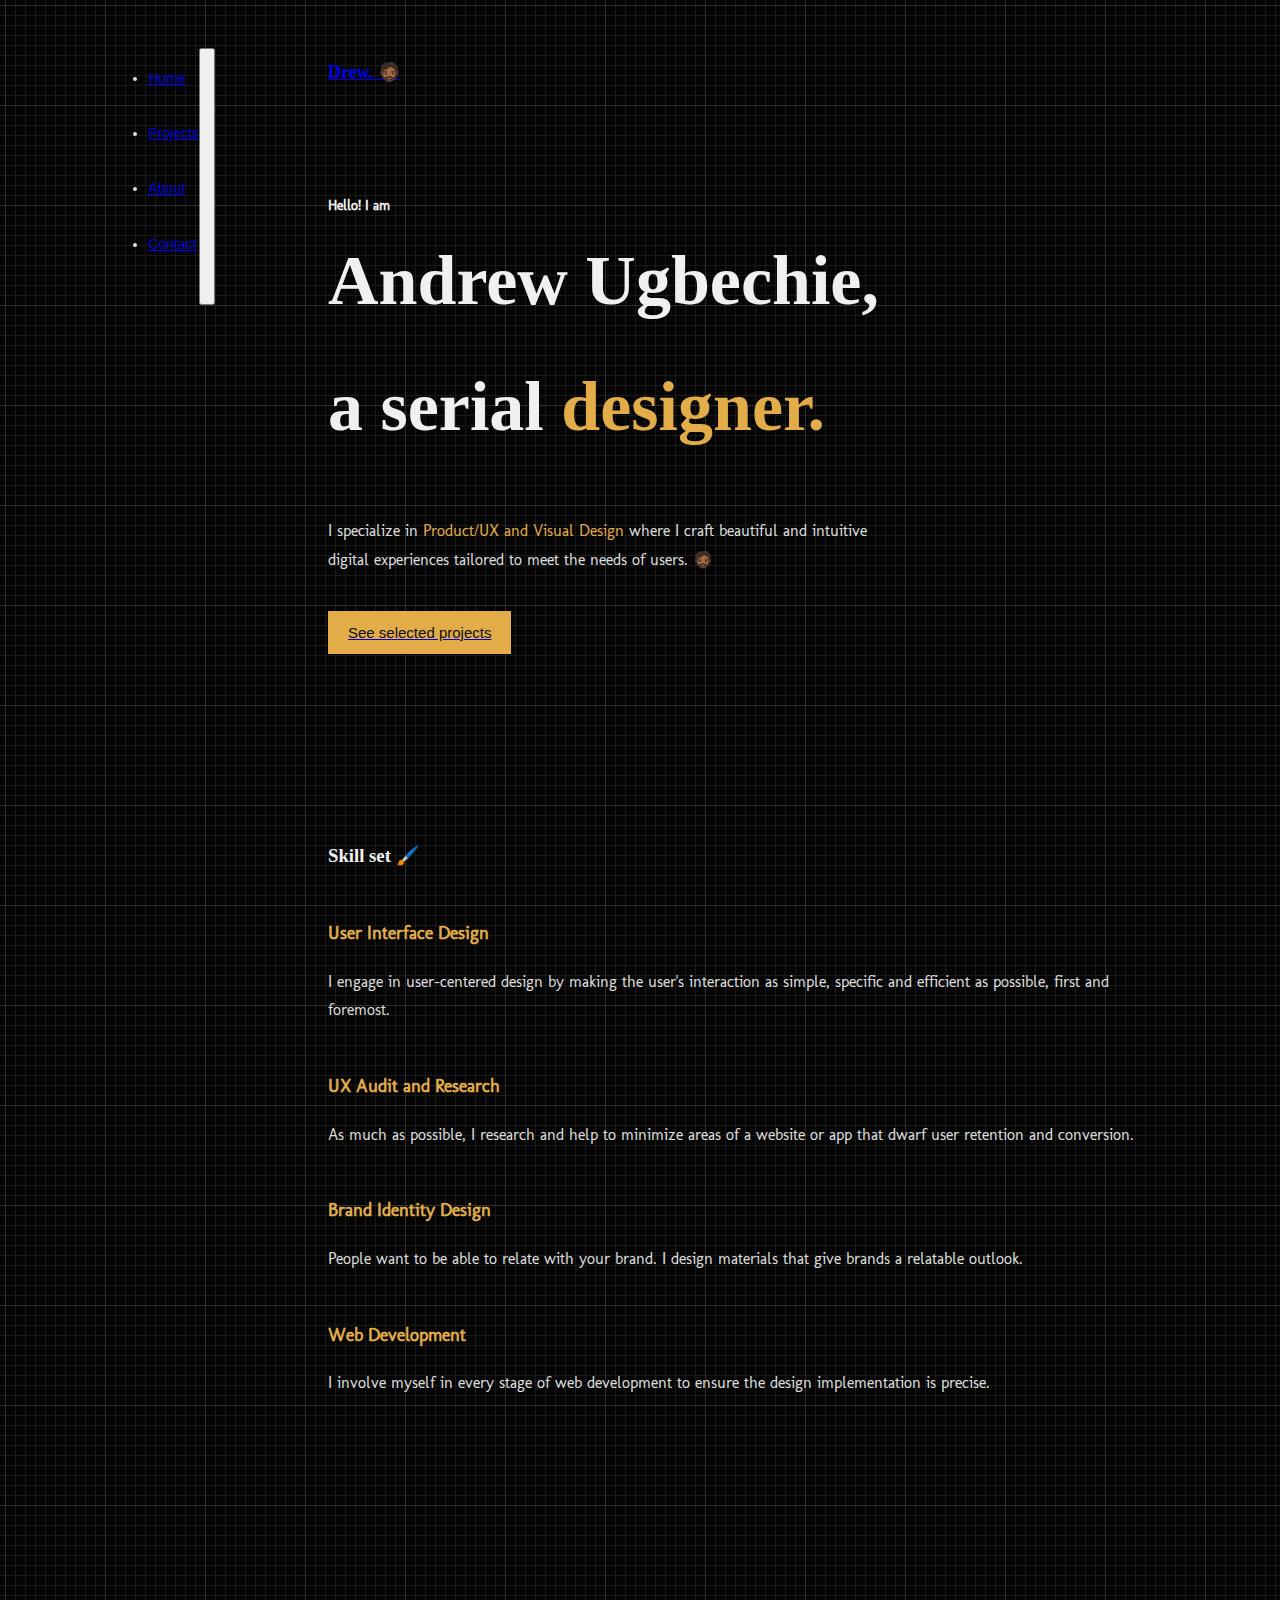
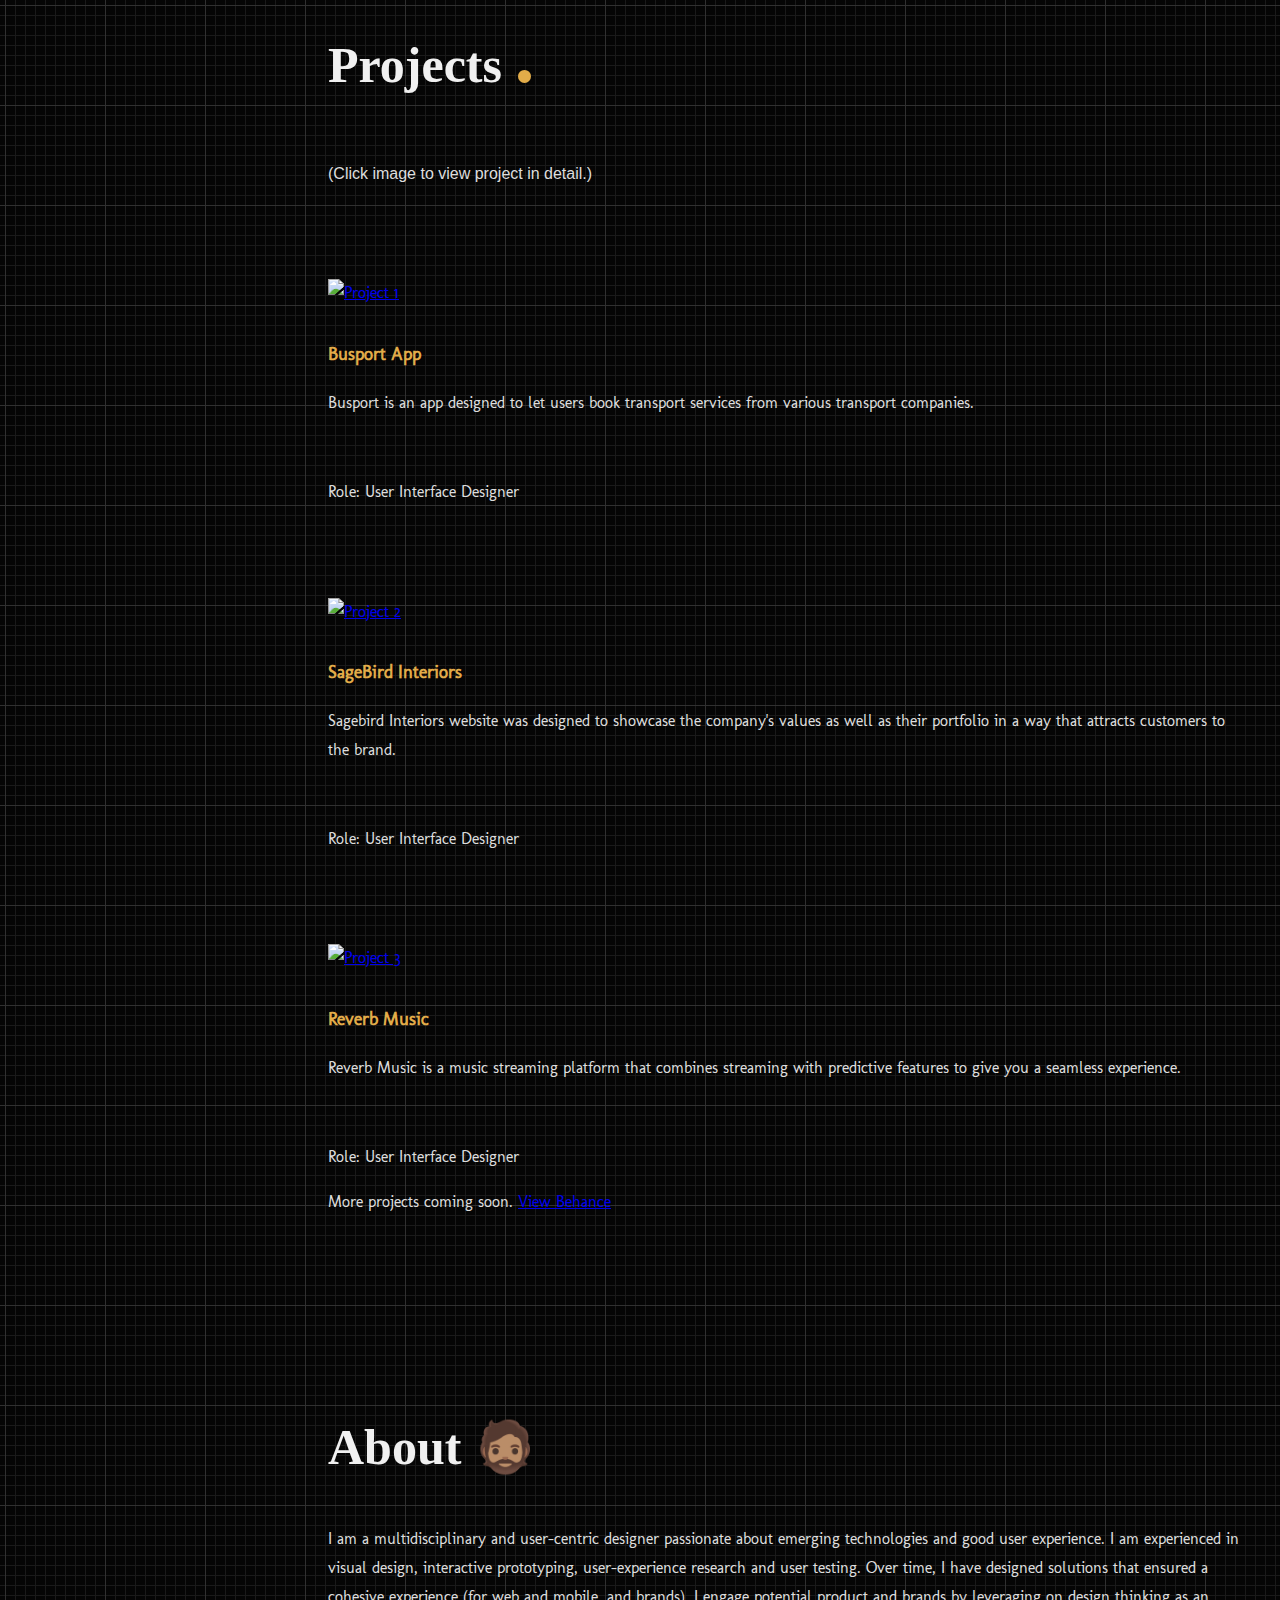
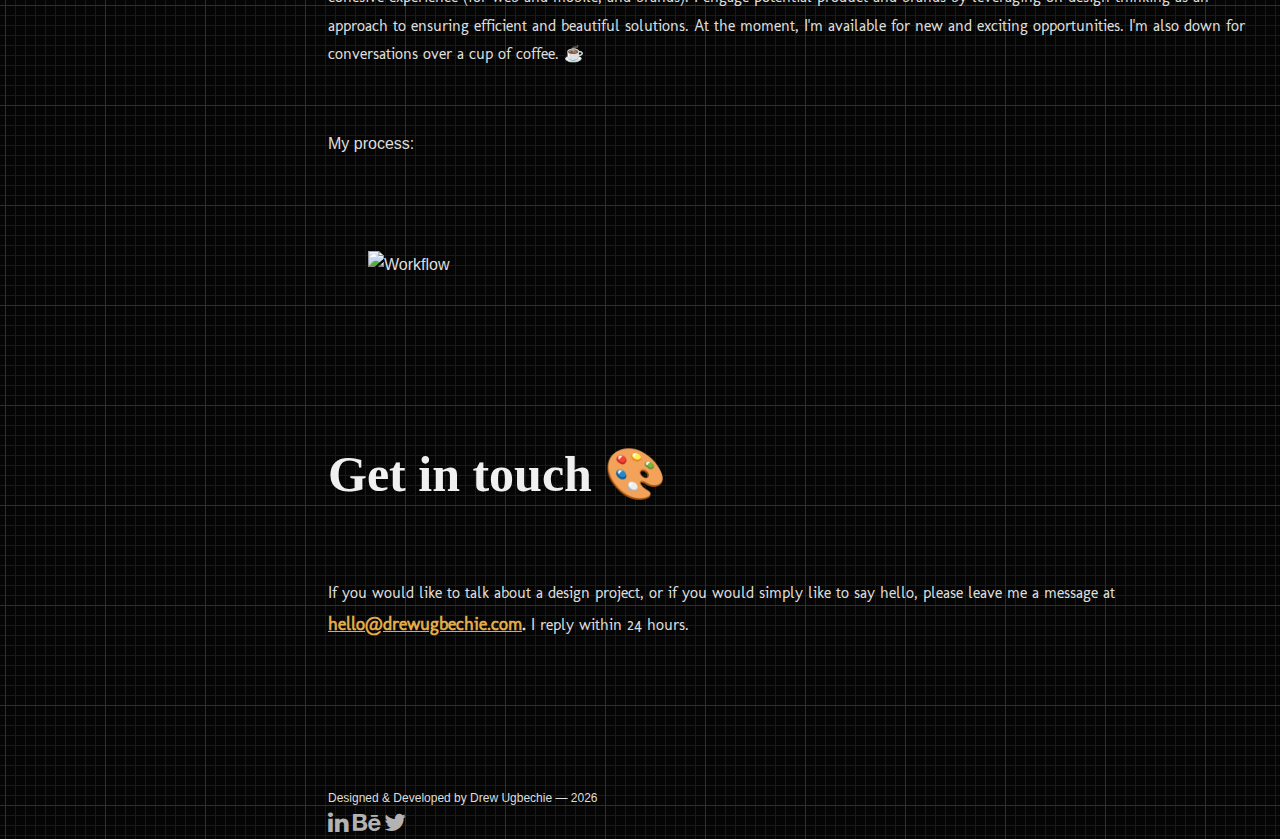
==== commit f2bcc5c2: "New" ====
--- a/index.html
+++ b/index.html
@@ -50,7 +50,7 @@
         </button>  
       </nav>  
       
-      <div id="home" class="hello;" style="margin-top: 20px; margin-bottom:300px; position:relative; top:0;">
+      <div id="home" class="hello;" style="margin-top: 10px; margin-bottom: 20%; position:relative; top:0;">
         <div class="drew-head" data-aos="fade-down" style="margin-right:100px; display:flex; align-content: start; justify-content: space-between;">
               <h3 class="logo-area" ><a href="index.html">Drew.  🧔🏾</a></h3>
         </div>
@@ -66,7 +66,7 @@
 
 
       <!-- END section -->
-      <section class="drew-section skill-style" style="font-family: Minion Pro, serif; margin-top:60px; margin-bottom: 10vh;">
+      <section class="drew-section skill-style" style="font-family: Minion Pro, serif; margin-top:20%; margin-bottom: 20%;">
         <div class="col-md-12" data-aos="fade-up" data-aos-delay="100">
   
           <div class="row">
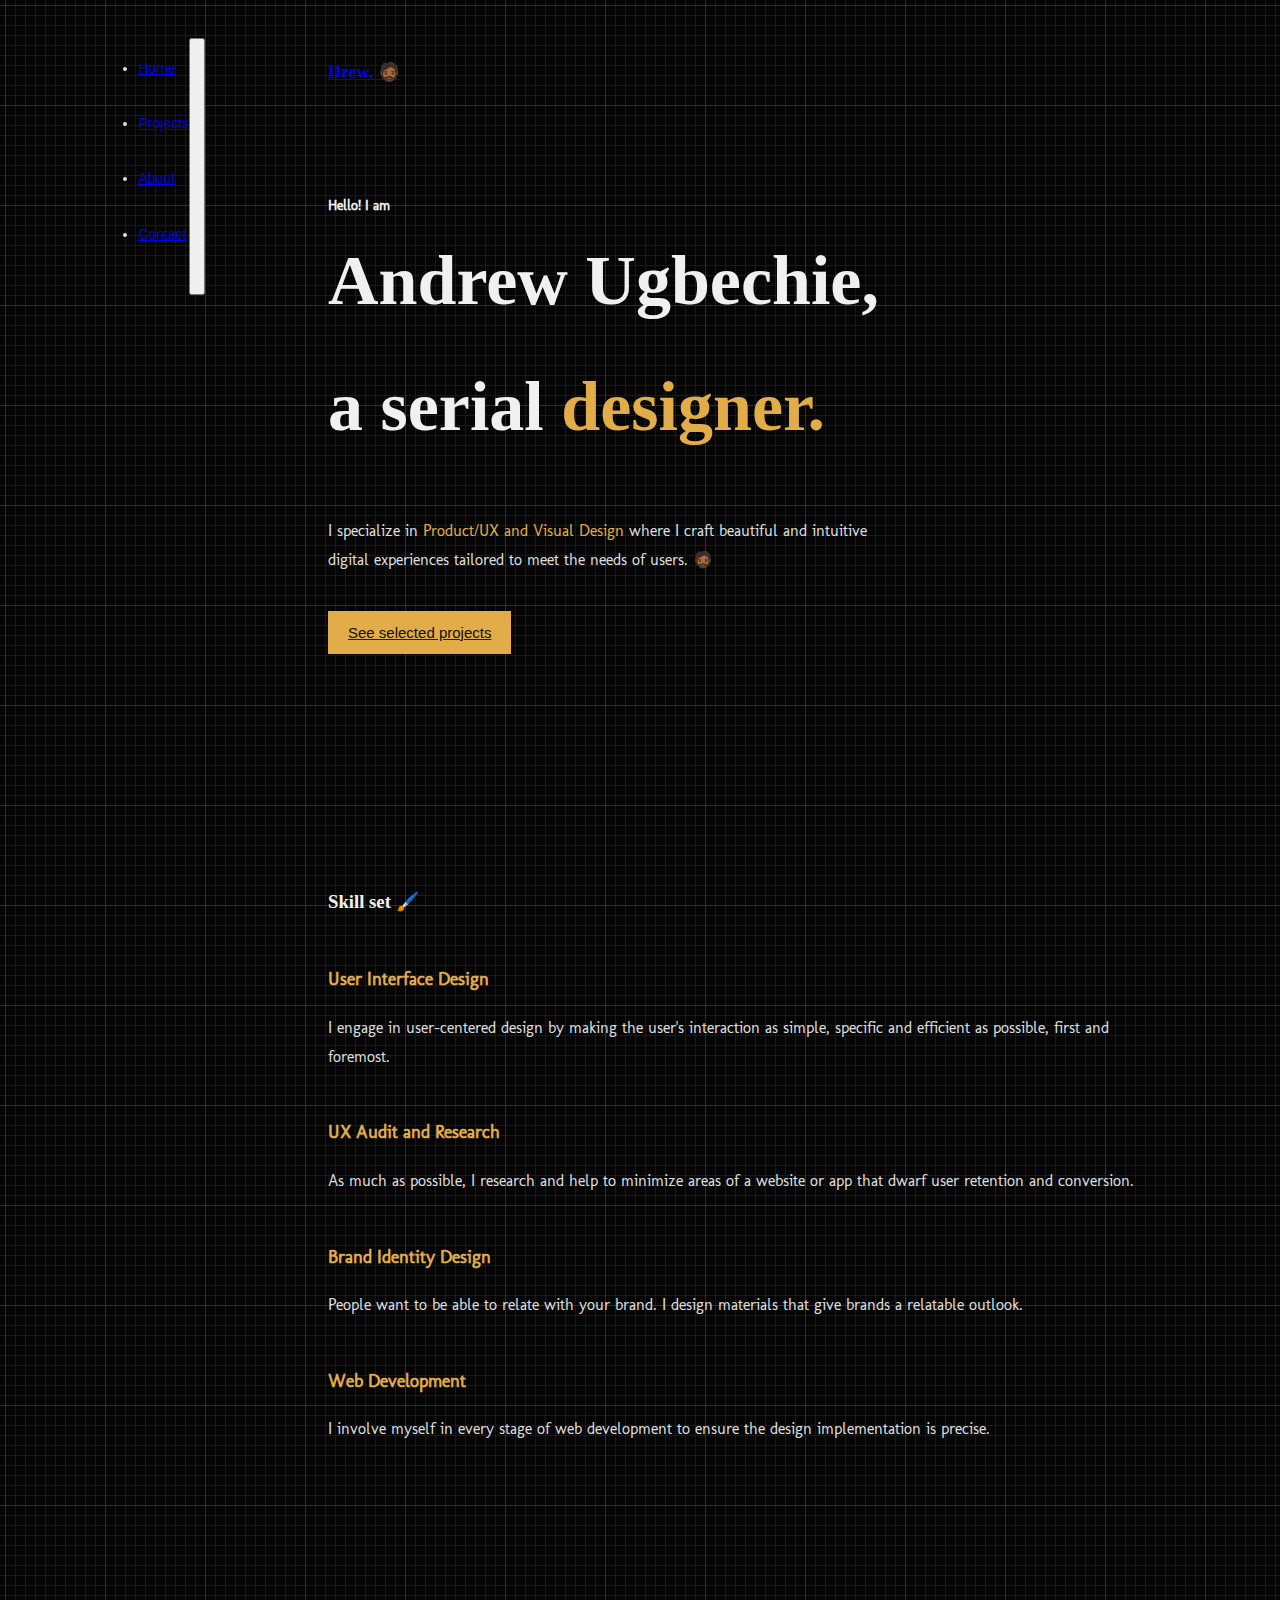
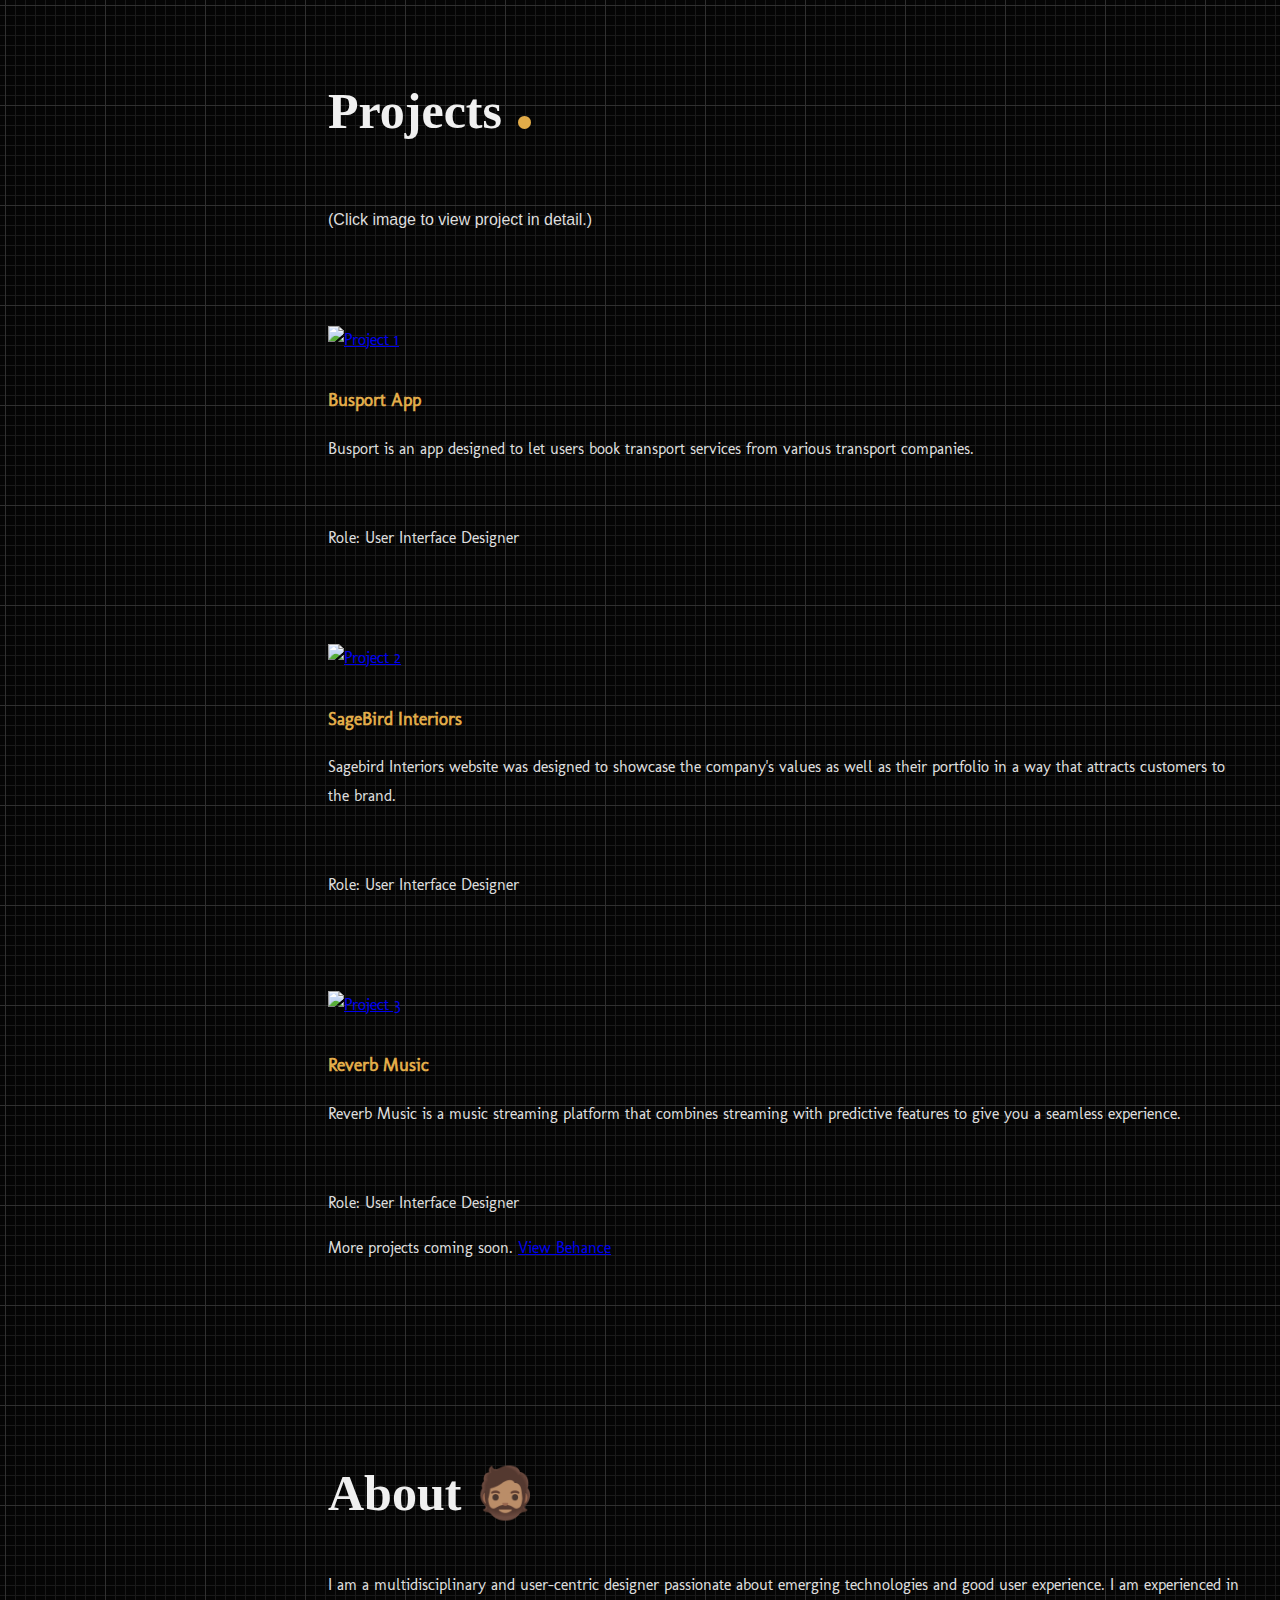
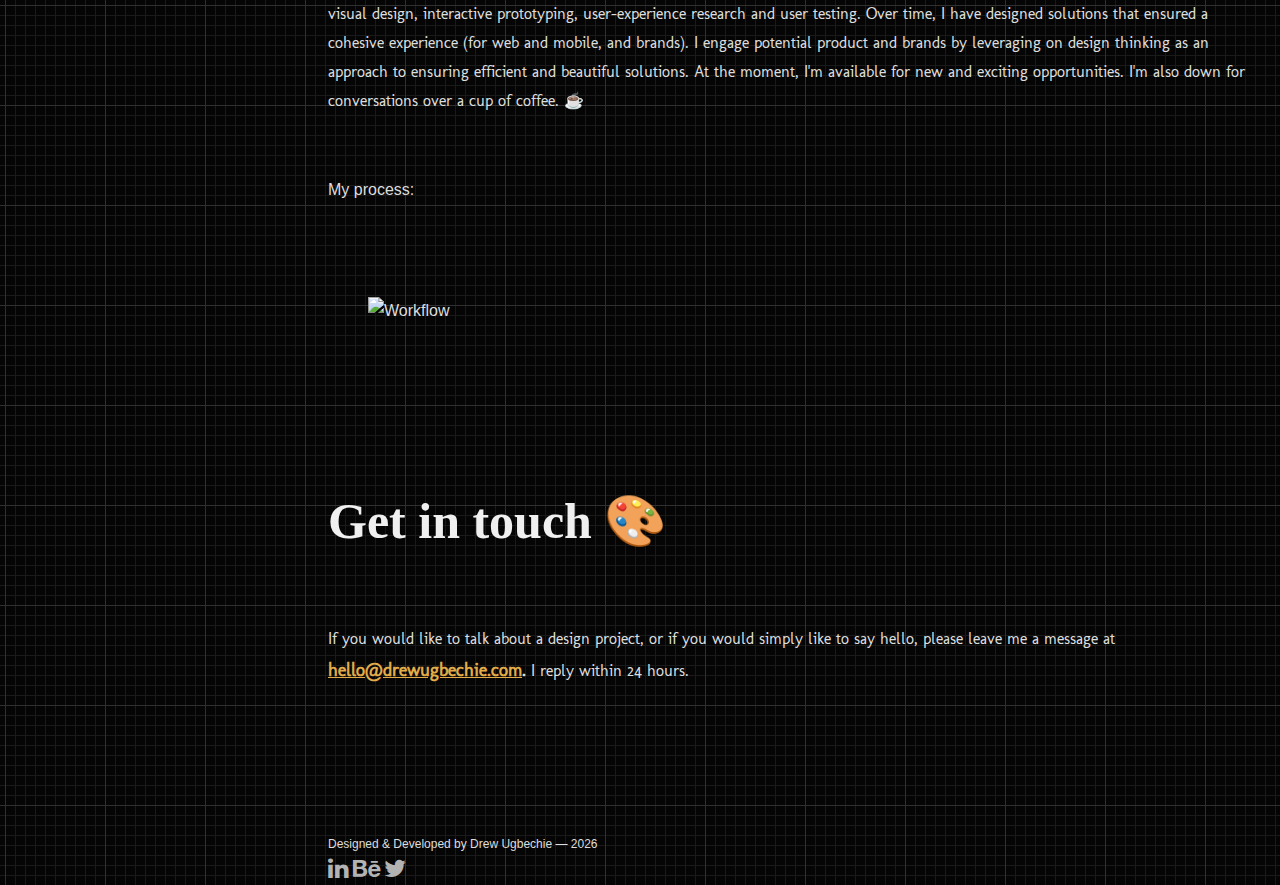
==== commit 20affad2: "New" ====
--- a/index.html
+++ b/index.html
@@ -34,7 +34,7 @@
   <body>
   
     <div class="main-container" id="home"> 
-      <nav class="drew-menu js-drew-menu" role="navigation" style="display:flex; color:#dddddd; margin-left:-260px; padding:20px; width:100px; position:fixed; font-size:18px;">
+      <nav class="drew-menu js-drew-menu" role="navigation" style="display:flex; color:#dddddd; margin-left:-260px; padding:10px; width:100px; position:fixed; font-size:18px;">
         <ul class="list-unstyled" style="position:relative; direction:vertical;">
           <li class="new-link"><a href="#home">Home</a></li>
           <li class="new-link"><a href="#projects">Projects</a></li>
@@ -66,11 +66,11 @@
 
 
       <!-- END section -->
-      <section class="drew-section skill-style" style="font-family: Minion Pro, serif; margin-top:20%; margin-bottom: 20%;">
+      <section class="drew-section skill-style" style="font-family: Minion Pro, serif; margin-top:25%; margin-bottom: 20%;">
         <div class="col-md-12" data-aos="fade-up" data-aos-delay="100">
   
           <div class="row">
-            <h3 class="mb-5">Skill set 🖌️</h3>
+            <h3>Skill set 🖌️</h3>
           </div>
           
           <!-- Row start -->
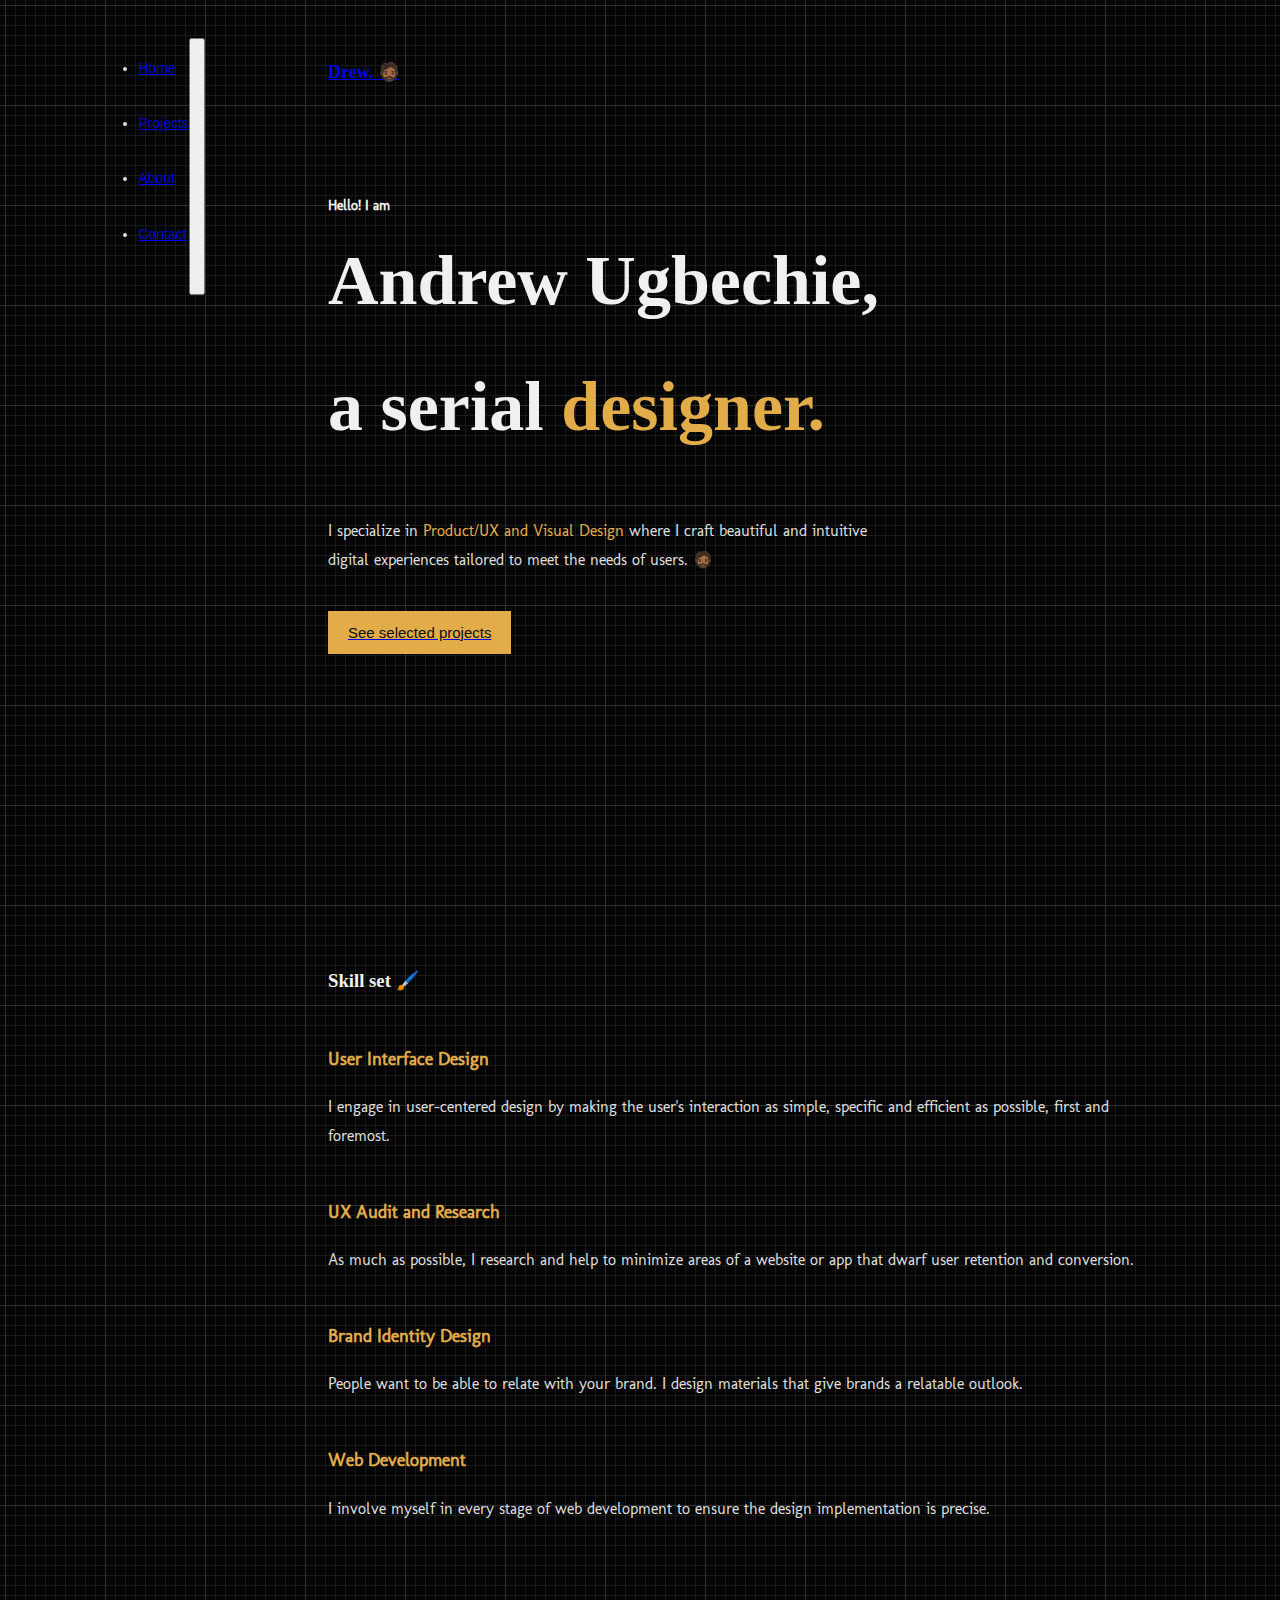
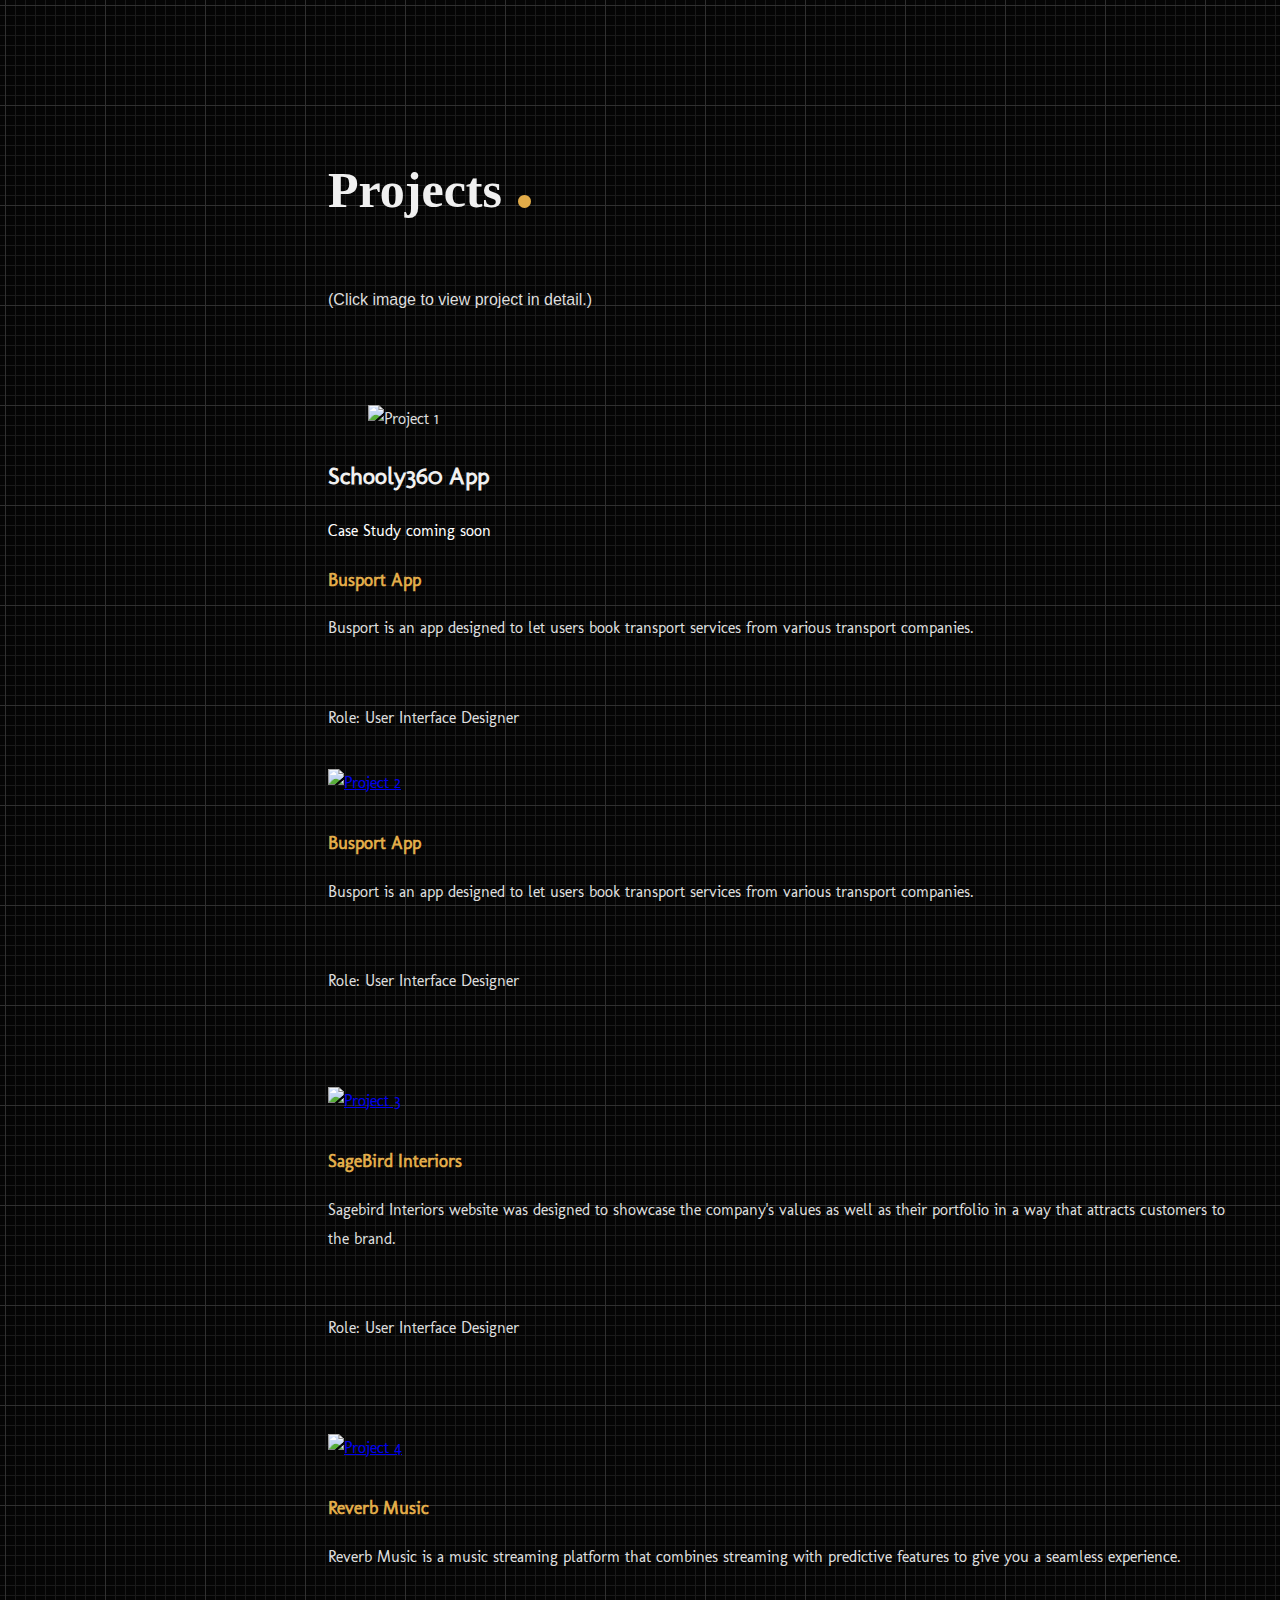
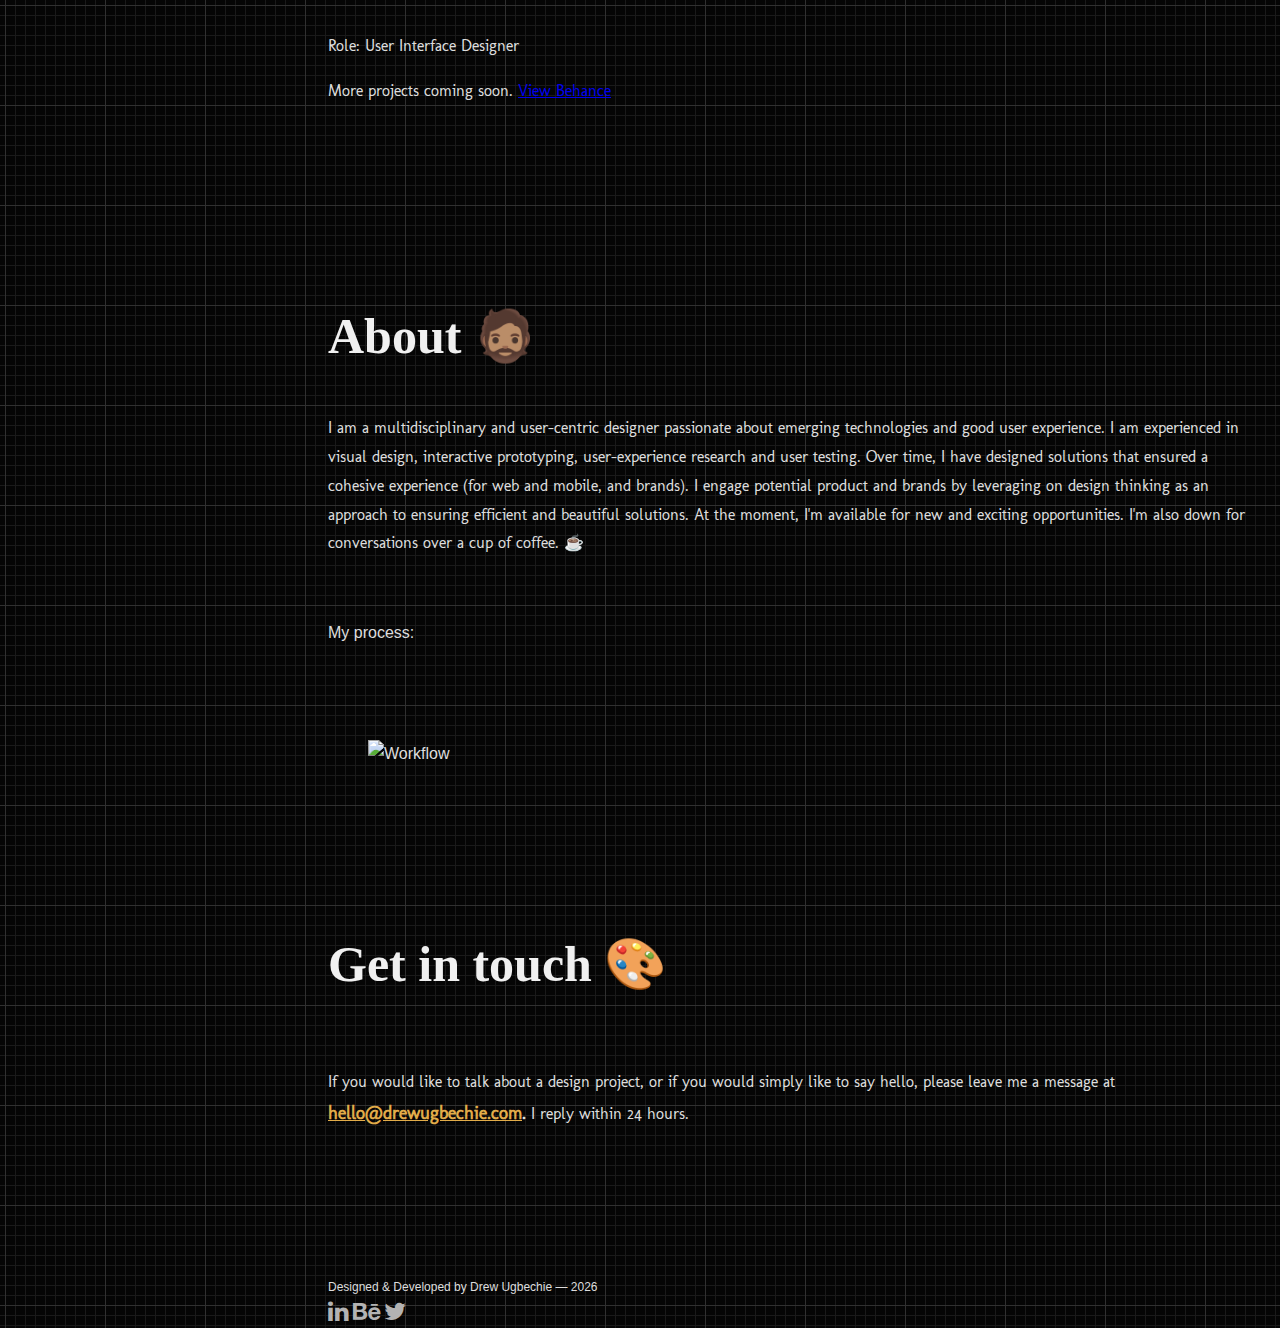
==== commit c2fb87f2: "New project" ====
--- a/index.html
+++ b/index.html
@@ -55,8 +55,8 @@
               <h3 class="logo-area" ><a href="index.html">Drew.  🧔🏾</a></h3>
         </div>
     
-        <div data-aos="fade-up"; class="hero-info">
-          <h1 class="h1-stylo"><span style="font-size: 14px; font-family:Avenir Next Cyr, 'Molengo', sans-serif;">Hello! I am </span><br> Andrew Ugbechie, <br>a serial <span style="color: #e2ac49;">designer.</span></h1>
+        <div data-aos="fade-up"; class="hero-info" style="height:60vh;">
+          <h1 class="h1-stylo"><span style="font-size: 14px; font-family:Avenir Next Cyr, 'Molengo', sans-serif;">Hello! I am </span><br>Andrew Ugbechie, <br>a serial <span style="color: #e2ac49;">designer.</span></h1>
           <p style="margin-top: 20px; max-width:550px; font-family: Avenir Next Cyr, 'Molengo', sans-serif;">I specialize in <span style="color: #e2ac49;">Product/UX and Visual Design</span> where I craft beautiful and intuitive digital experiences tailored to meet the needs of users. 🧔🏾</p>
           <button class="button button--yellow" style="margin-top: 20px; vertical-align:middle"><a href="#projects"><span style="color:#0f0f0f">See selected projects </span></a></button>
         </div>
@@ -117,13 +117,39 @@
           <h1 class="h1-styles" style="font-family: Minion Pro, serif;">Projects <span style="font-size: 80px; color: #e2ac49;">.</span></h1>
           <p>(Click image to view project in detail.)<p>
         </div>
+
+        <!-- BEGIN row -->
+        <div class="row media drew-media project-item1" style="font-family: Avenir Next Cyr, 'Molengo', sans-serif;">
+          <div class="col-md-7" data-aos="fade-up">
+            <!-- <a class="project " href="https://www.behance.net/gallery/88591555/Busport-App-Design-Concept" target="_blank"> -->
+              <figure>
+                <img src="https://res.cloudinary.com/andrewugbechie/image/upload/v1592417046/20200414_211129_haifue.png" alt="Project 1" class="img-fluid">  
+              </figure>
+              <div class="project-hover">
+                <div class="project-hover-inner">
+                  <h2>Schooly360 App</h2>
+                  <span style="color:white;">Case Study coming soon</span>
+                </div>
+              </div>
+            <!-- </a>  -->
+          </div>
+
+          <div class="col-md-5 project-detail" data-aos="fade-up" data-aos-delay="100">
+            <h3 class="h5">Busport App</h3>
+              <p>Busport is an app designed to let users book transport services from various transport companies.</p> 
+              <br>
+              <p>Role: User Interface Designer</p>
+          </div>
+        </div>
+        <!-- END row -->  
+
 
           <!-- BEGIN row -->
           <div class="row media drew-media project-item1" style="font-family: Avenir Next Cyr, 'Molengo', sans-serif;">
             <div class="col-md-7" data-aos="fade-up">
               <a class="project " href="https://www.behance.net/gallery/88591555/Busport-App-Design-Concept" target="_blank">
                 <figure>
-                  <img src="https://res.cloudinary.com/andrewugbechie/image/upload/v1589834525/project_1_vnit8h.png" alt="Project 1" class="img-fluid">  
+                  <img src="https://res.cloudinary.com/andrewugbechie/image/upload/v1589834525/project_1_vnit8h.png" alt="Project 2" class="img-fluid">  
                 </figure>
                 <div class="project-hover">
                   <div class="project-hover-inner">
@@ -149,7 +175,7 @@
             <div class="col-md-7" data-aos="fade-up">
               <a class="project" href="https://www.behance.net/gallery/90369803/SageBird-Office-Interiors-%28Website-UI-Design%29" target="_blank">
                 <figure>
-                  <img src="https://res.cloudinary.com/andrewugbechie/image/upload/v1589834522/project_2_q28vdw.png" alt="Project 2" class="img-fluid">  
+                  <img src="https://res.cloudinary.com/andrewugbechie/image/upload/v1589834522/project_2_q28vdw.png" alt="Project 3" class="img-fluid">  
                 </figure>
                 <div class="project-hover">
                   <div class="project-hover-inner">
@@ -177,7 +203,7 @@
             <div class="col-md-7" data-aos="fade-up">
               <a class="project" href="https://www.behance.net/gallery/92057369/Reverb-Music-UIUX-Design" target="_blank">
                 <figure>
-                  <img src="https://res.cloudinary.com/andrewugbechie/image/upload/v1589834522/project_3_o8imfm.png" alt="Project 3" class="img-fluid">  
+                  <img src="https://res.cloudinary.com/andrewugbechie/image/upload/v1589834522/project_3_o8imfm.png" alt="Project 4" class="img-fluid">  
                 </figure>
                 <div class="project-hover">
                   <div class="project-hover-inner">
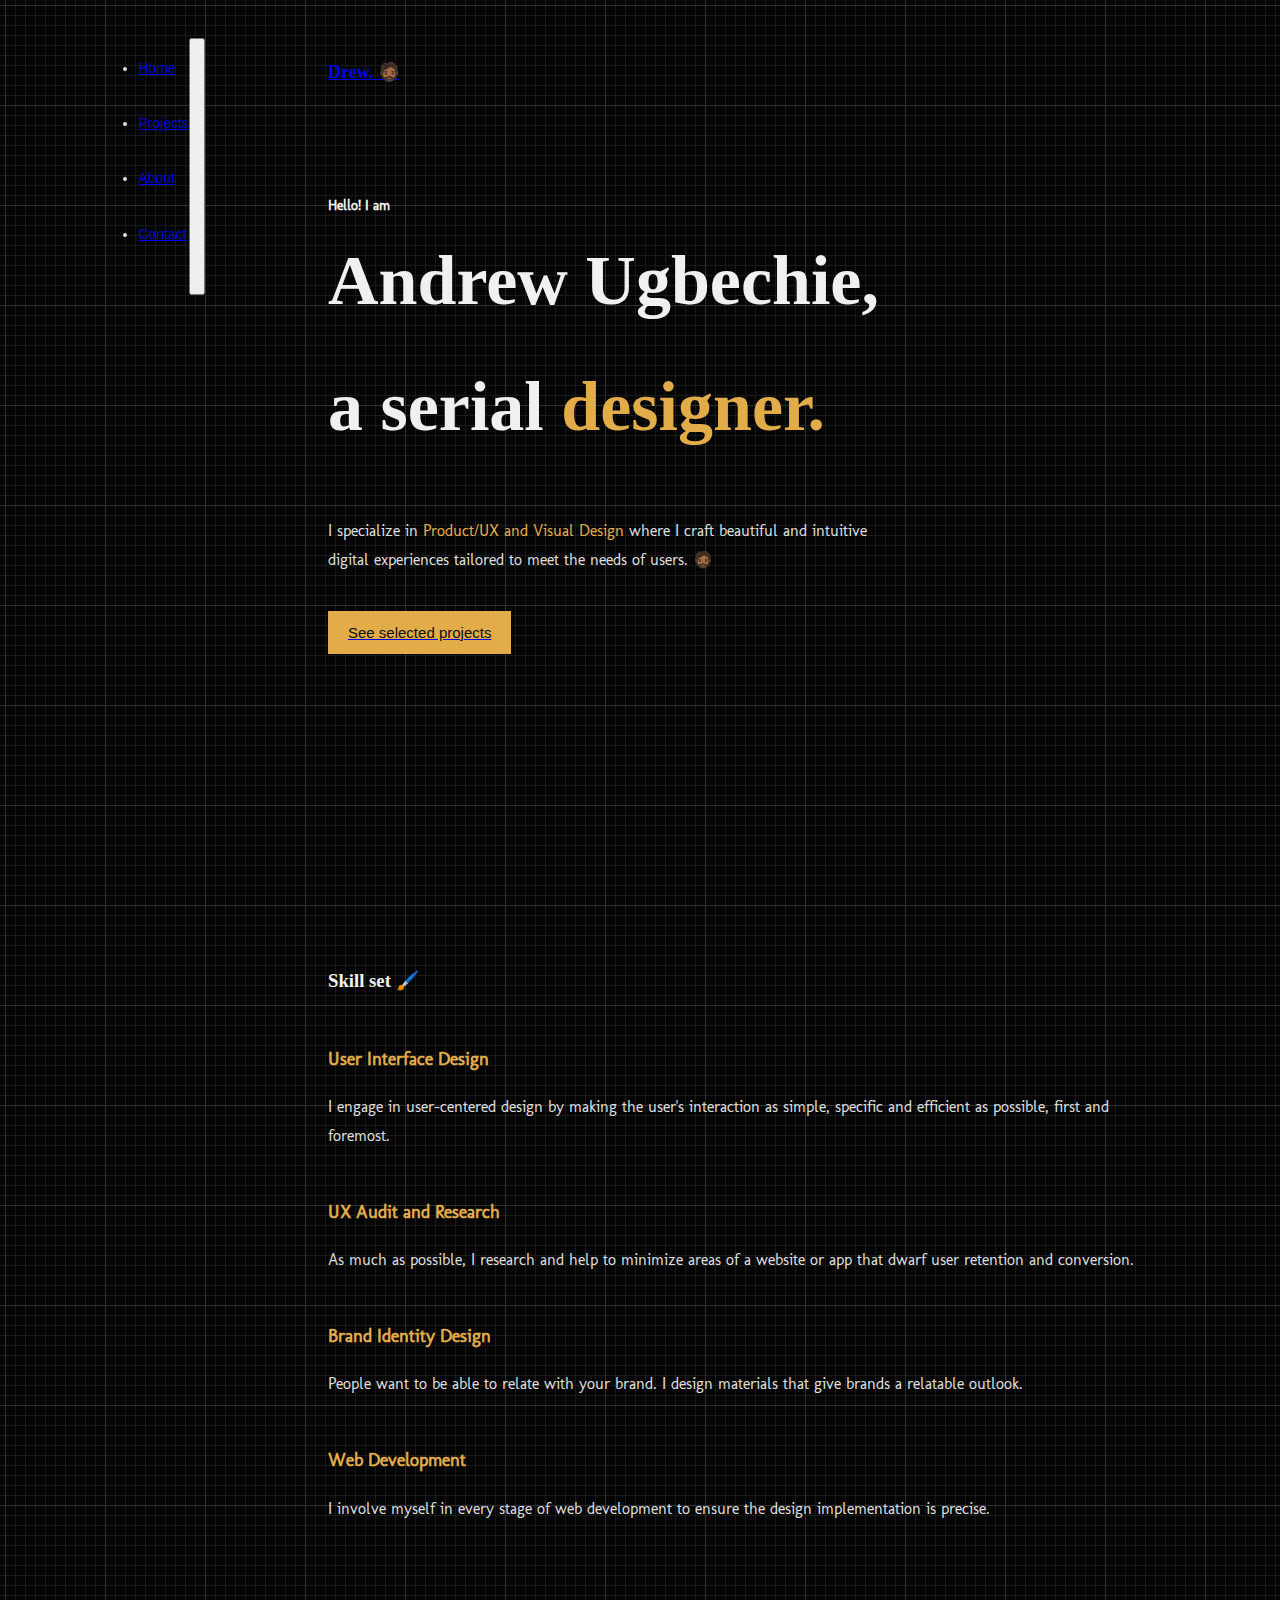
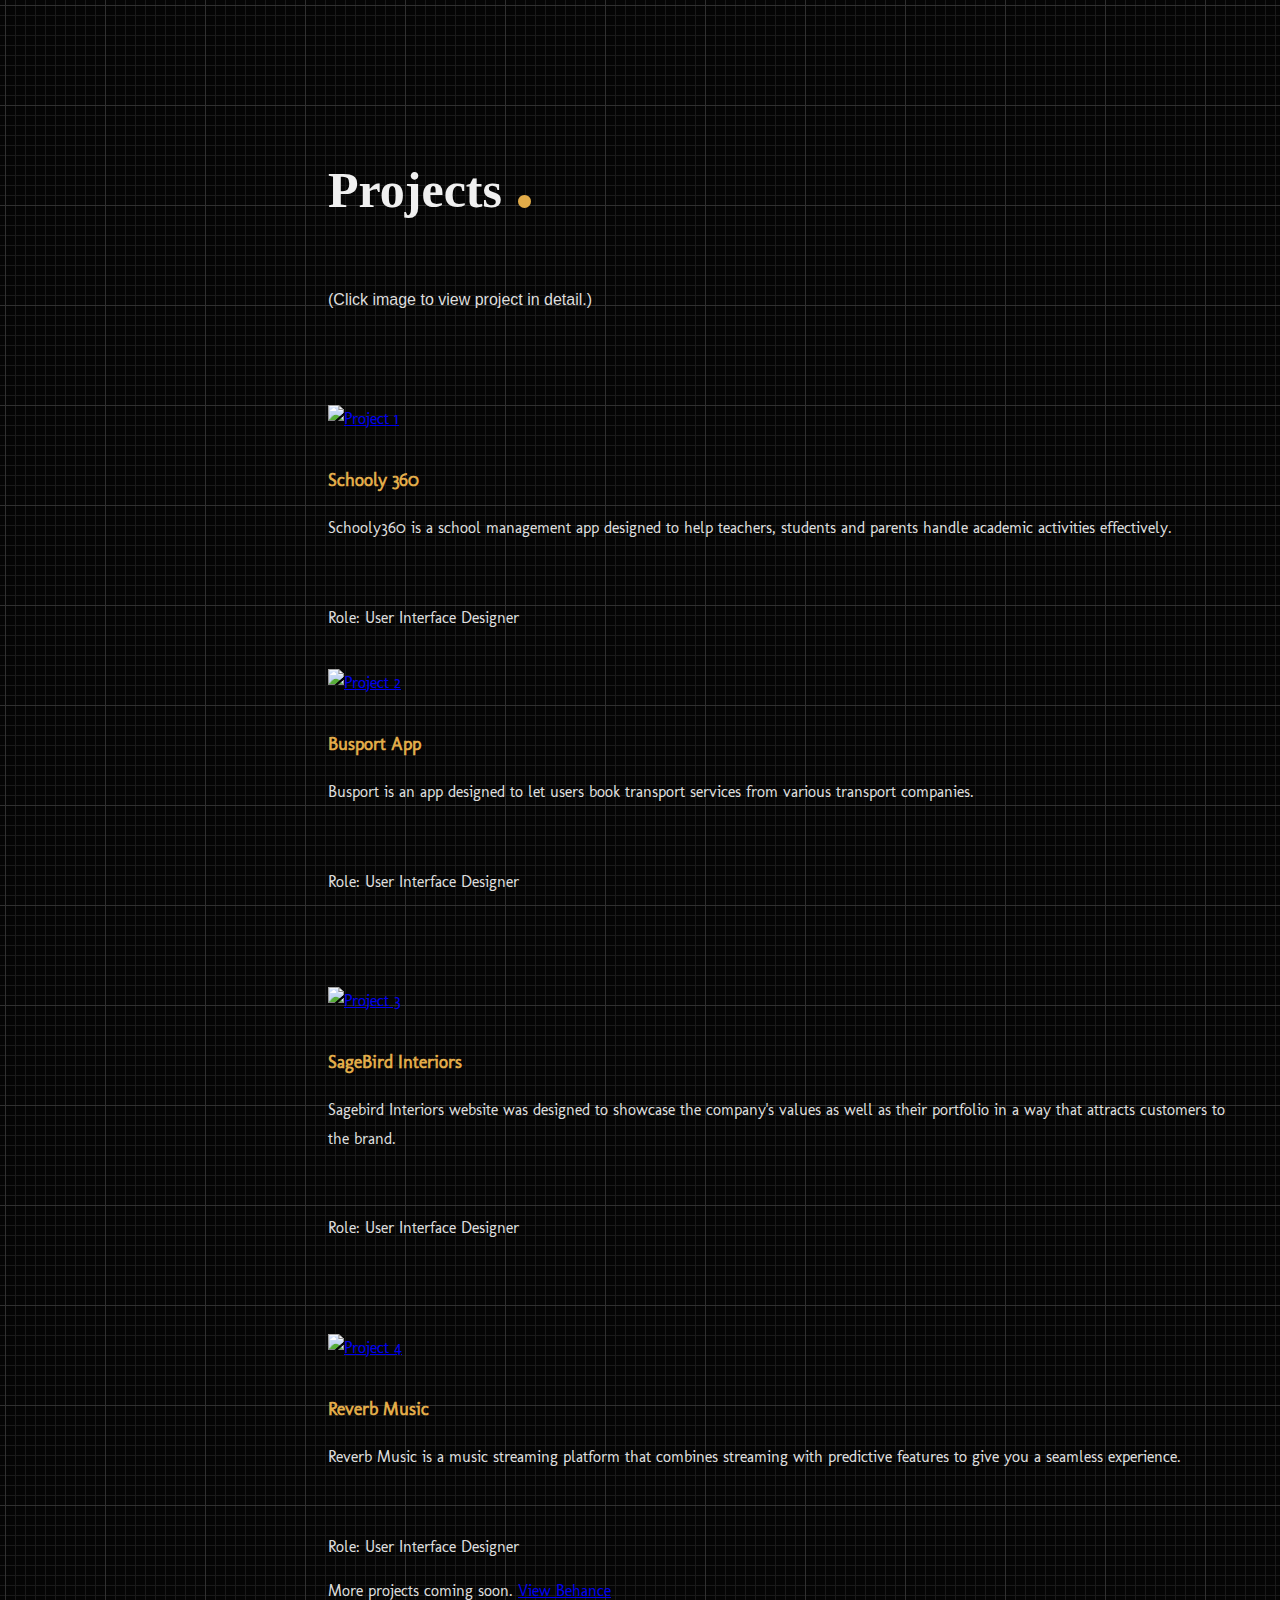
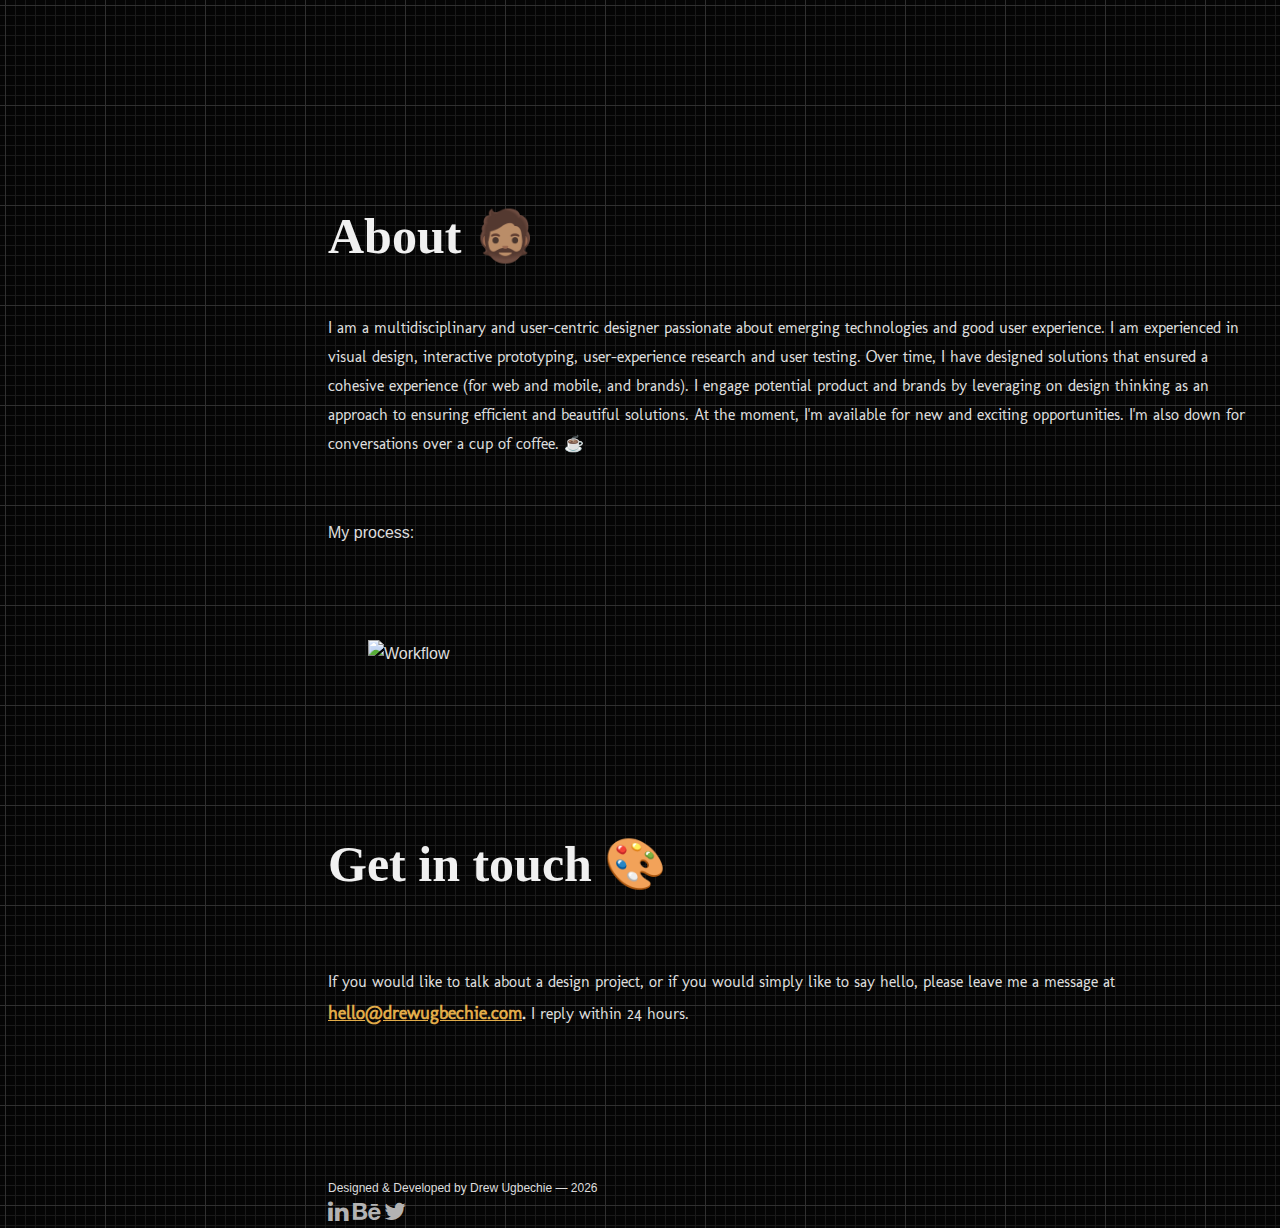
==== commit bad5ab26: "changes" ====
--- a/index.html
+++ b/index.html
@@ -121,9 +121,9 @@
         <!-- BEGIN row -->
         <div class="row media drew-media project-item1" style="font-family: Avenir Next Cyr, 'Molengo', sans-serif;">
           <div class="col-md-7" data-aos="fade-up">
-            <!-- <a class="project " href="https://www.behance.net/gallery/88591555/Busport-App-Design-Concept" target="_blank"> -->
+            <a class="project " href="#">
               <figure>
-                <img src="https://res.cloudinary.com/andrewugbechie/image/upload/v1592417046/20200414_211129_haifue.png" alt="Project 1" class="img-fluid">  
+                <img src="https://res.cloudinary.com/andrewugbechie/image/upload/c_thumb,w_200,g_face/v1592417046/20200414_211129_haifue.png" alt="Project 1" class="img-fluid">  
               </figure>
               <div class="project-hover">
                 <div class="project-hover-inner">
@@ -131,12 +131,12 @@
                   <span style="color:white;">Case Study coming soon</span>
                 </div>
               </div>
-            <!-- </a>  -->
+            </a> 
           </div>
 
           <div class="col-md-5 project-detail" data-aos="fade-up" data-aos-delay="100">
-            <h3 class="h5">Busport App</h3>
-              <p>Busport is an app designed to let users book transport services from various transport companies.</p> 
+            <h3 class="h5">Schooly 360</h3>
+              <p>Schooly360 is a school management app designed to help teachers, students and parents handle academic activities effectively. </p> 
               <br>
               <p>Role: User Interface Designer</p>
           </div>
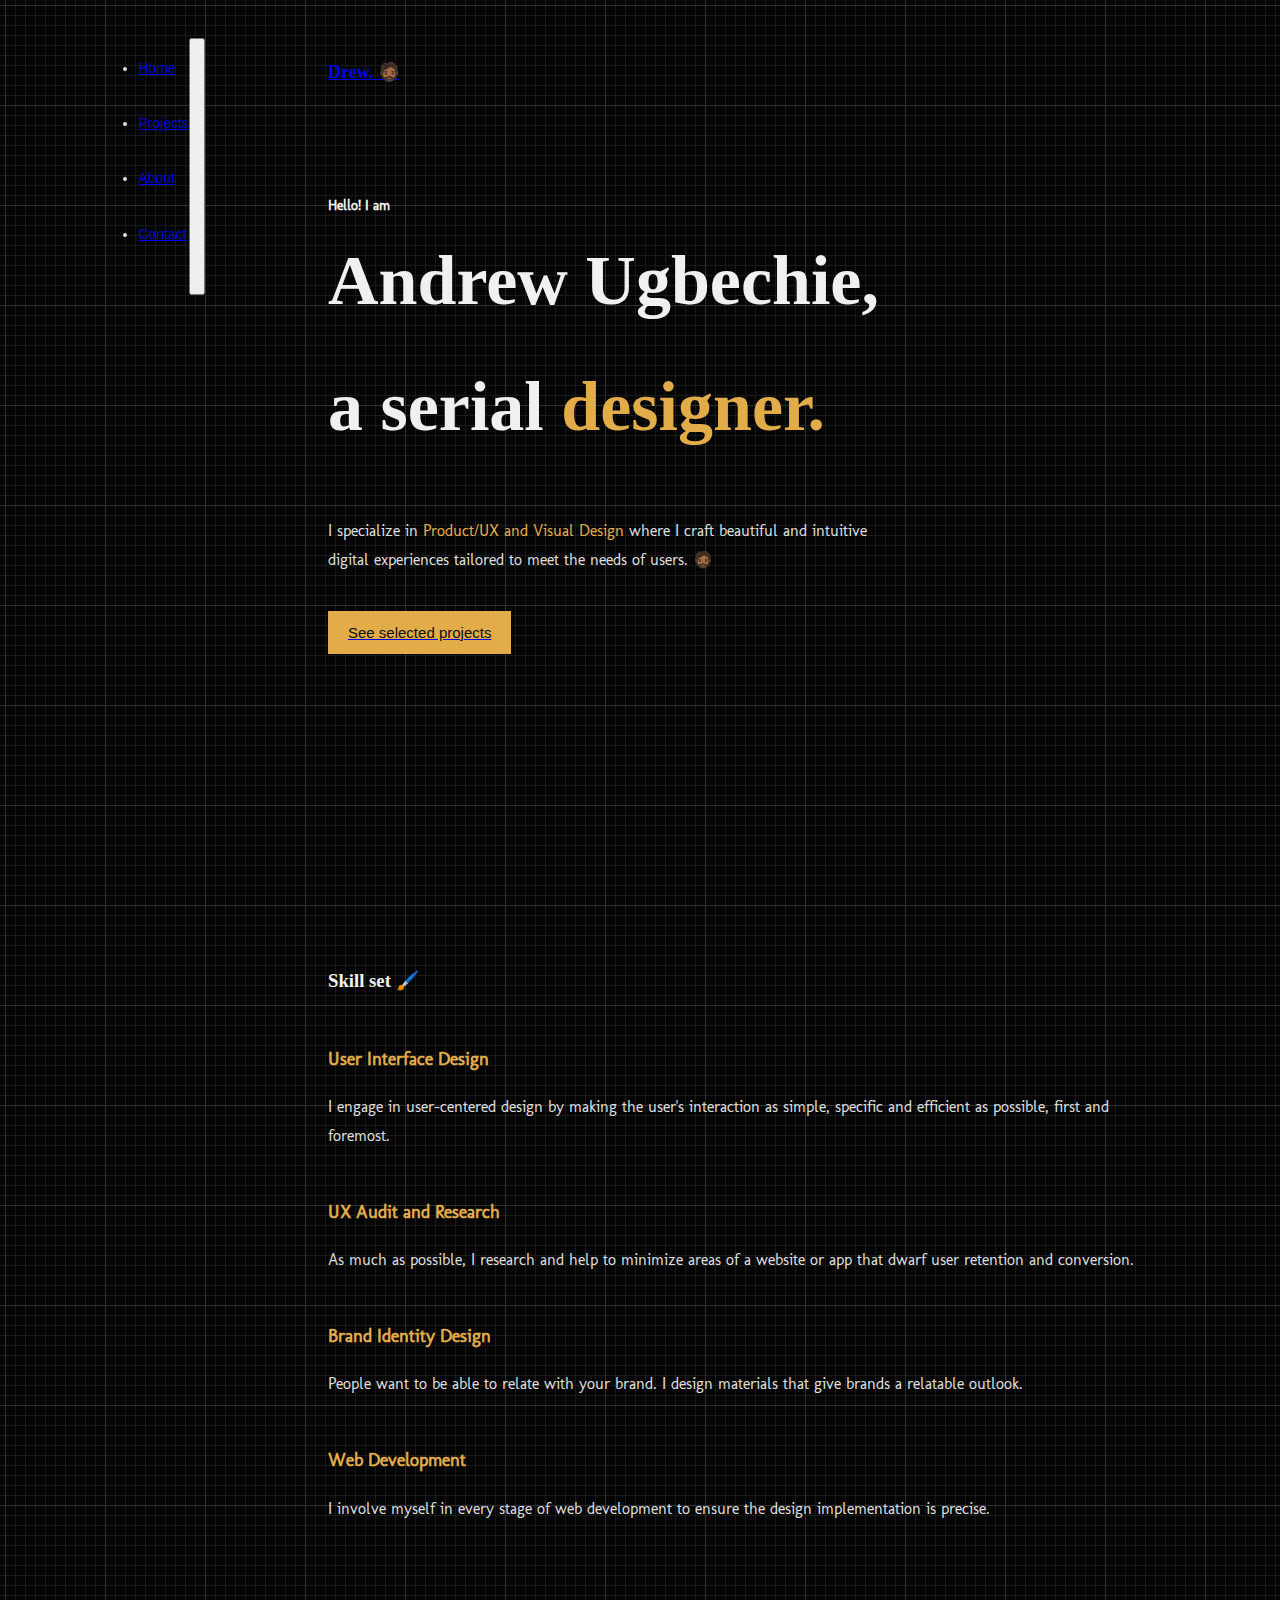
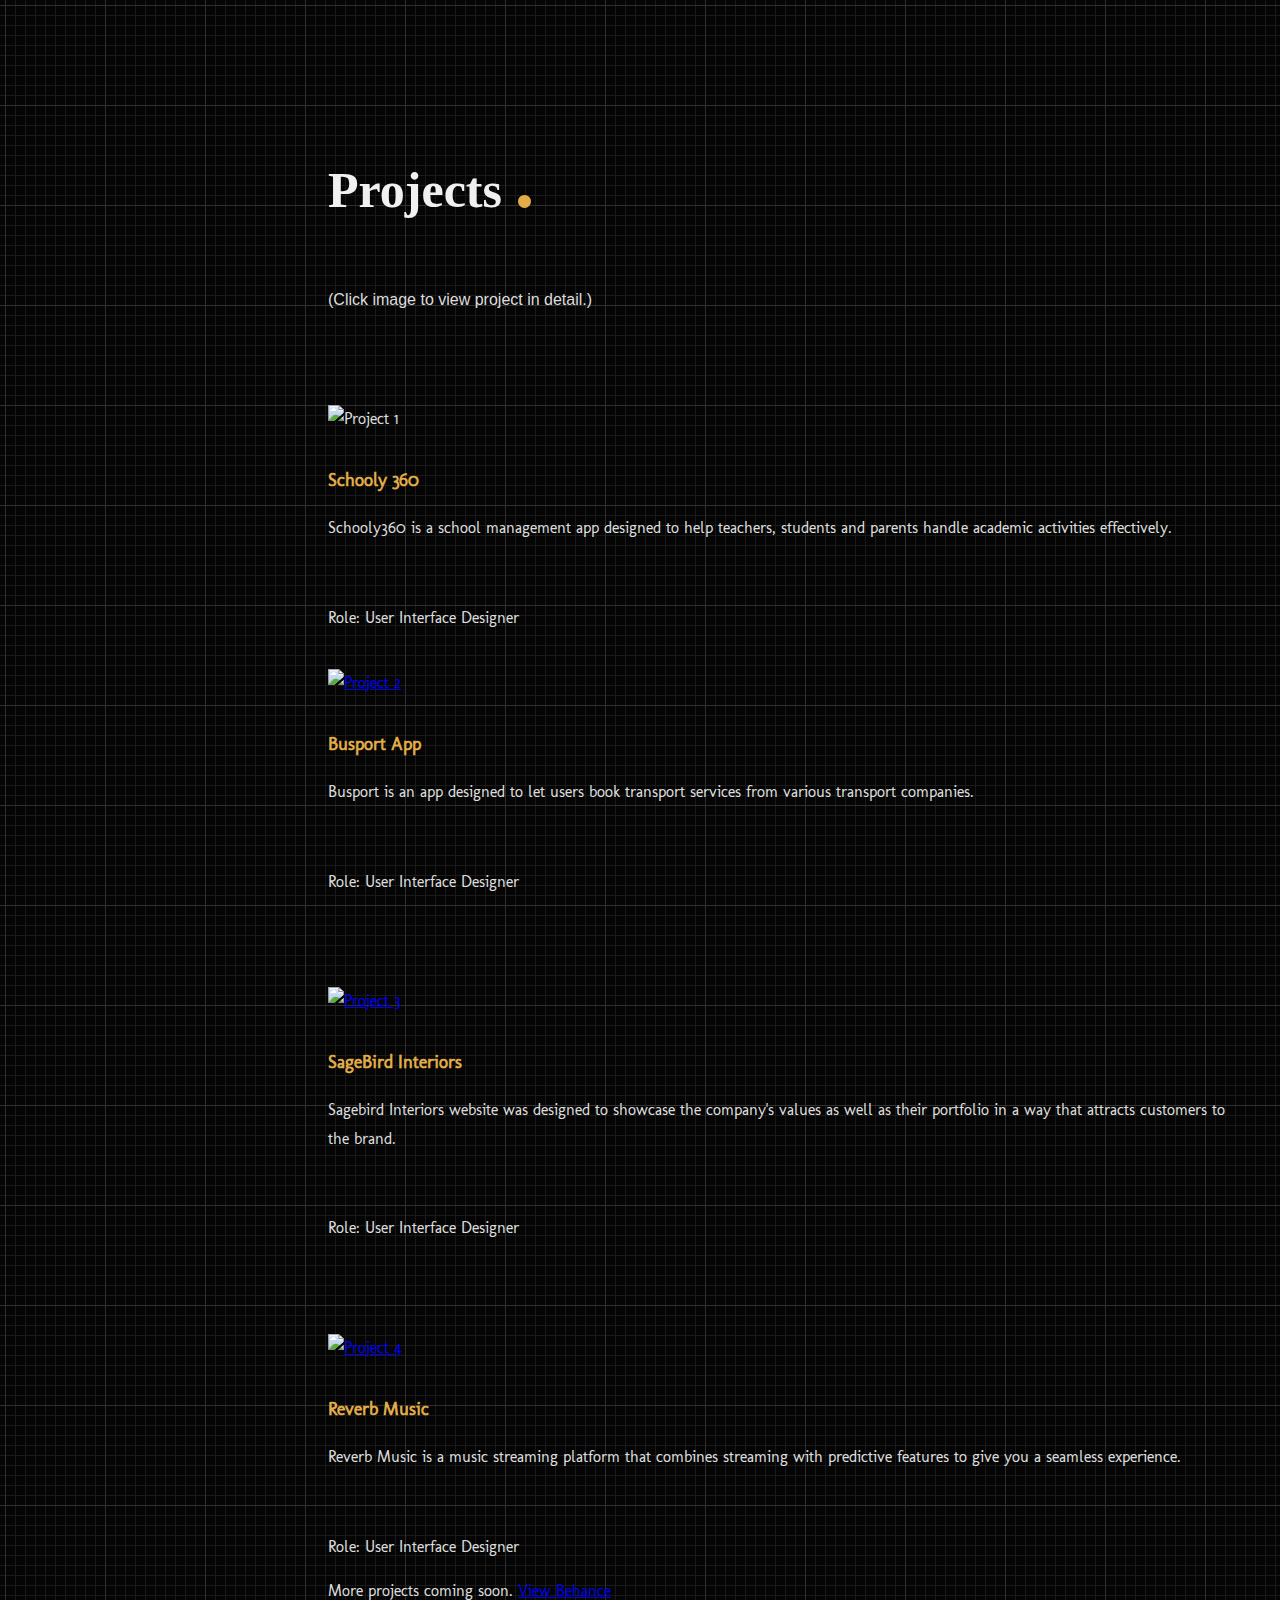
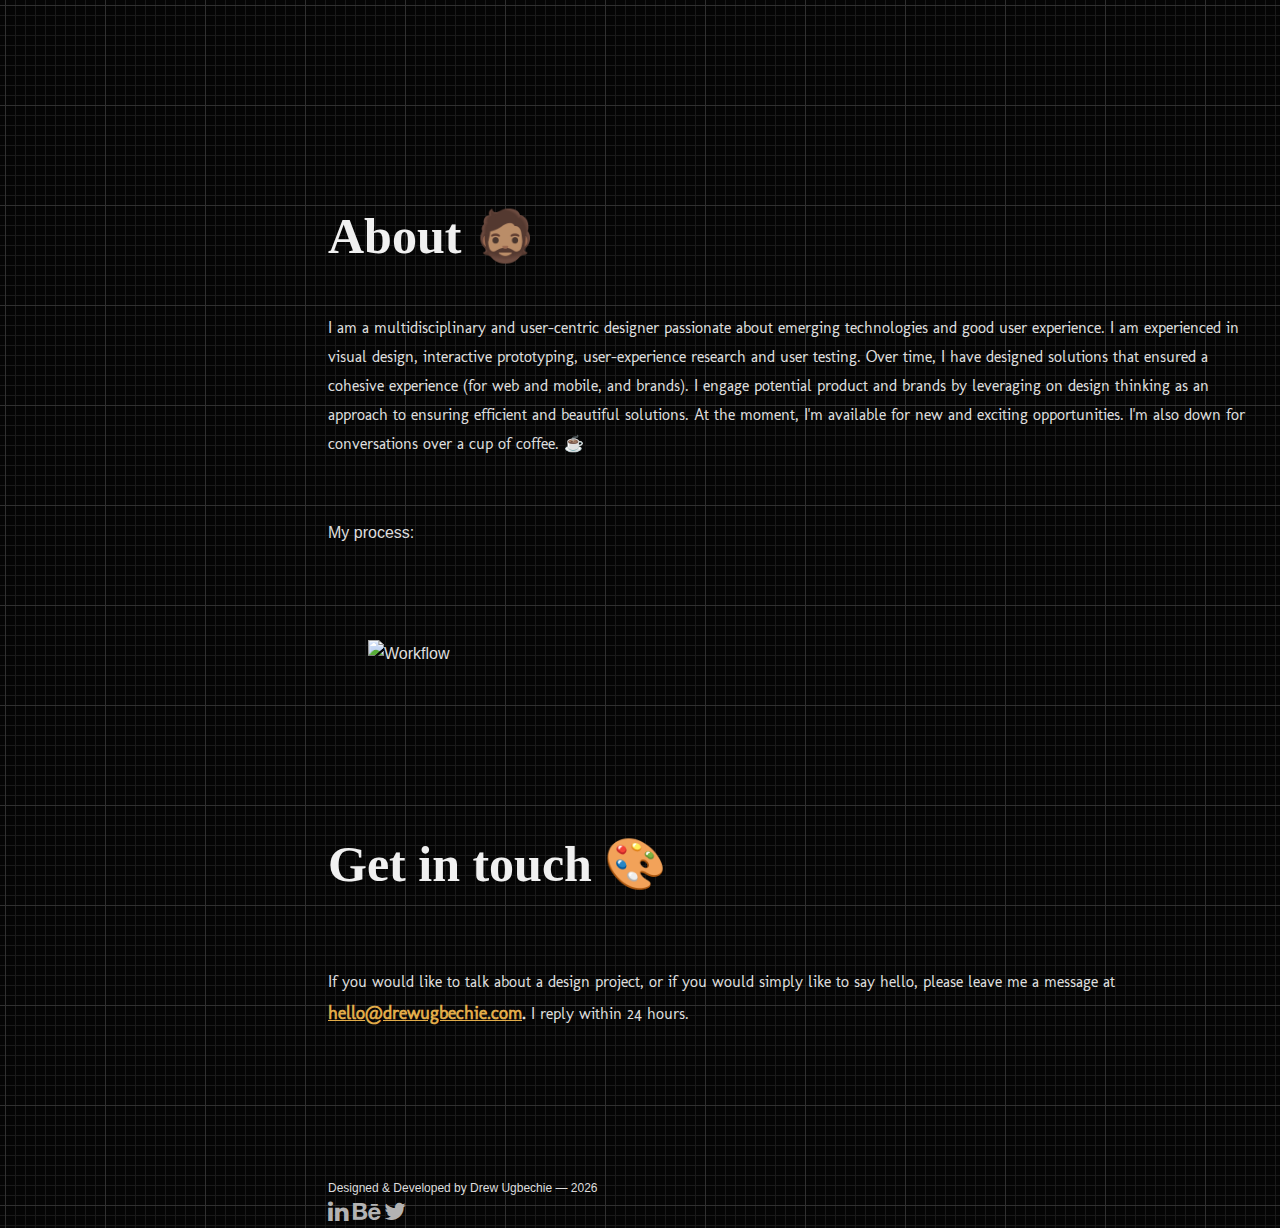
==== commit 25ea5699: "changes" ====
--- a/index.html
+++ b/index.html
@@ -121,9 +121,9 @@
         <!-- BEGIN row -->
         <div class="row media drew-media project-item1" style="font-family: Avenir Next Cyr, 'Molengo', sans-serif;">
           <div class="col-md-7" data-aos="fade-up">
-            <a class="project " href="#">
+            <a class="project " >
               <figure>
-                <img src="https://res.cloudinary.com/andrewugbechie/image/upload/c_thumb,w_200,g_face/v1592417046/20200414_211129_haifue.png" alt="Project 1" class="img-fluid">  
+                <img src="https://res.cloudinary.com/andrewugbechie/image/upload/c_scale,q_63,w_2309/v1592417046/20200414_211129_haifue.png" alt="Project 1" class="img-fluid">  
               </figure>
               <div class="project-hover">
                 <div class="project-hover-inner">
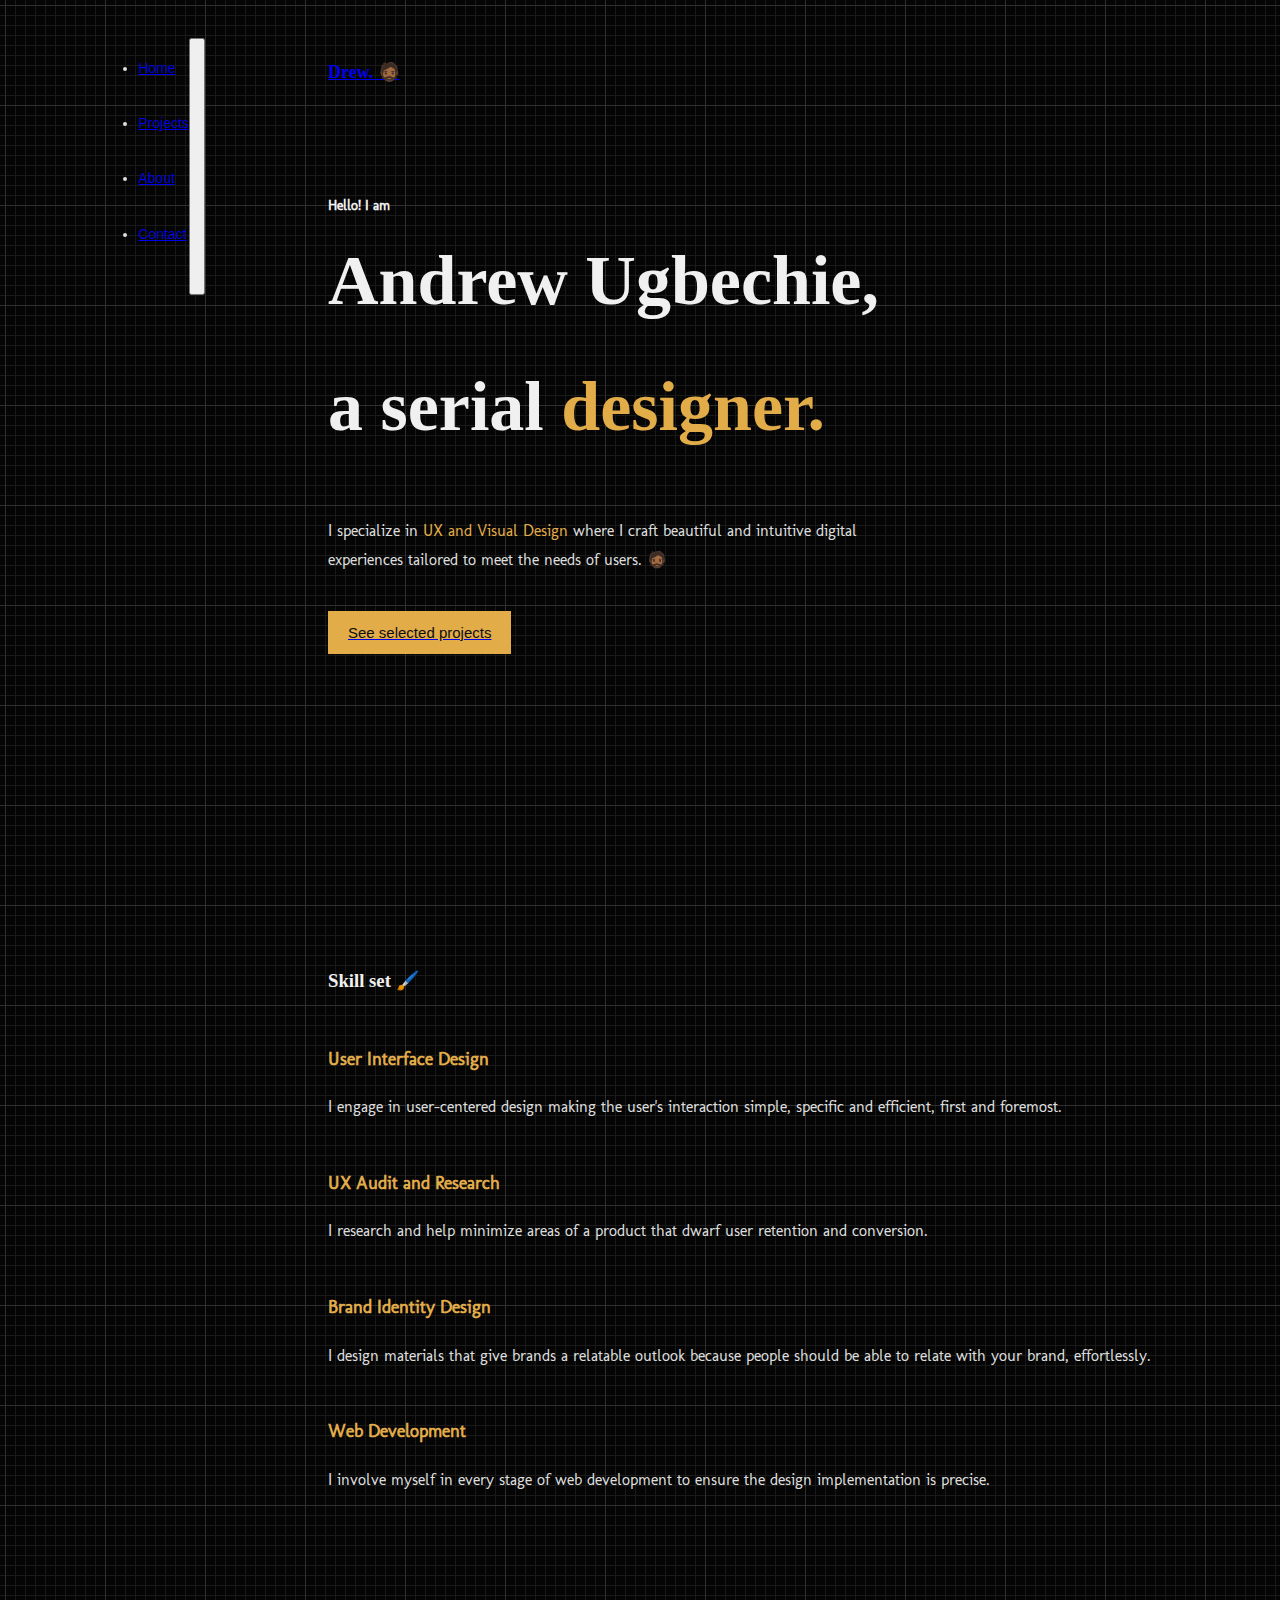
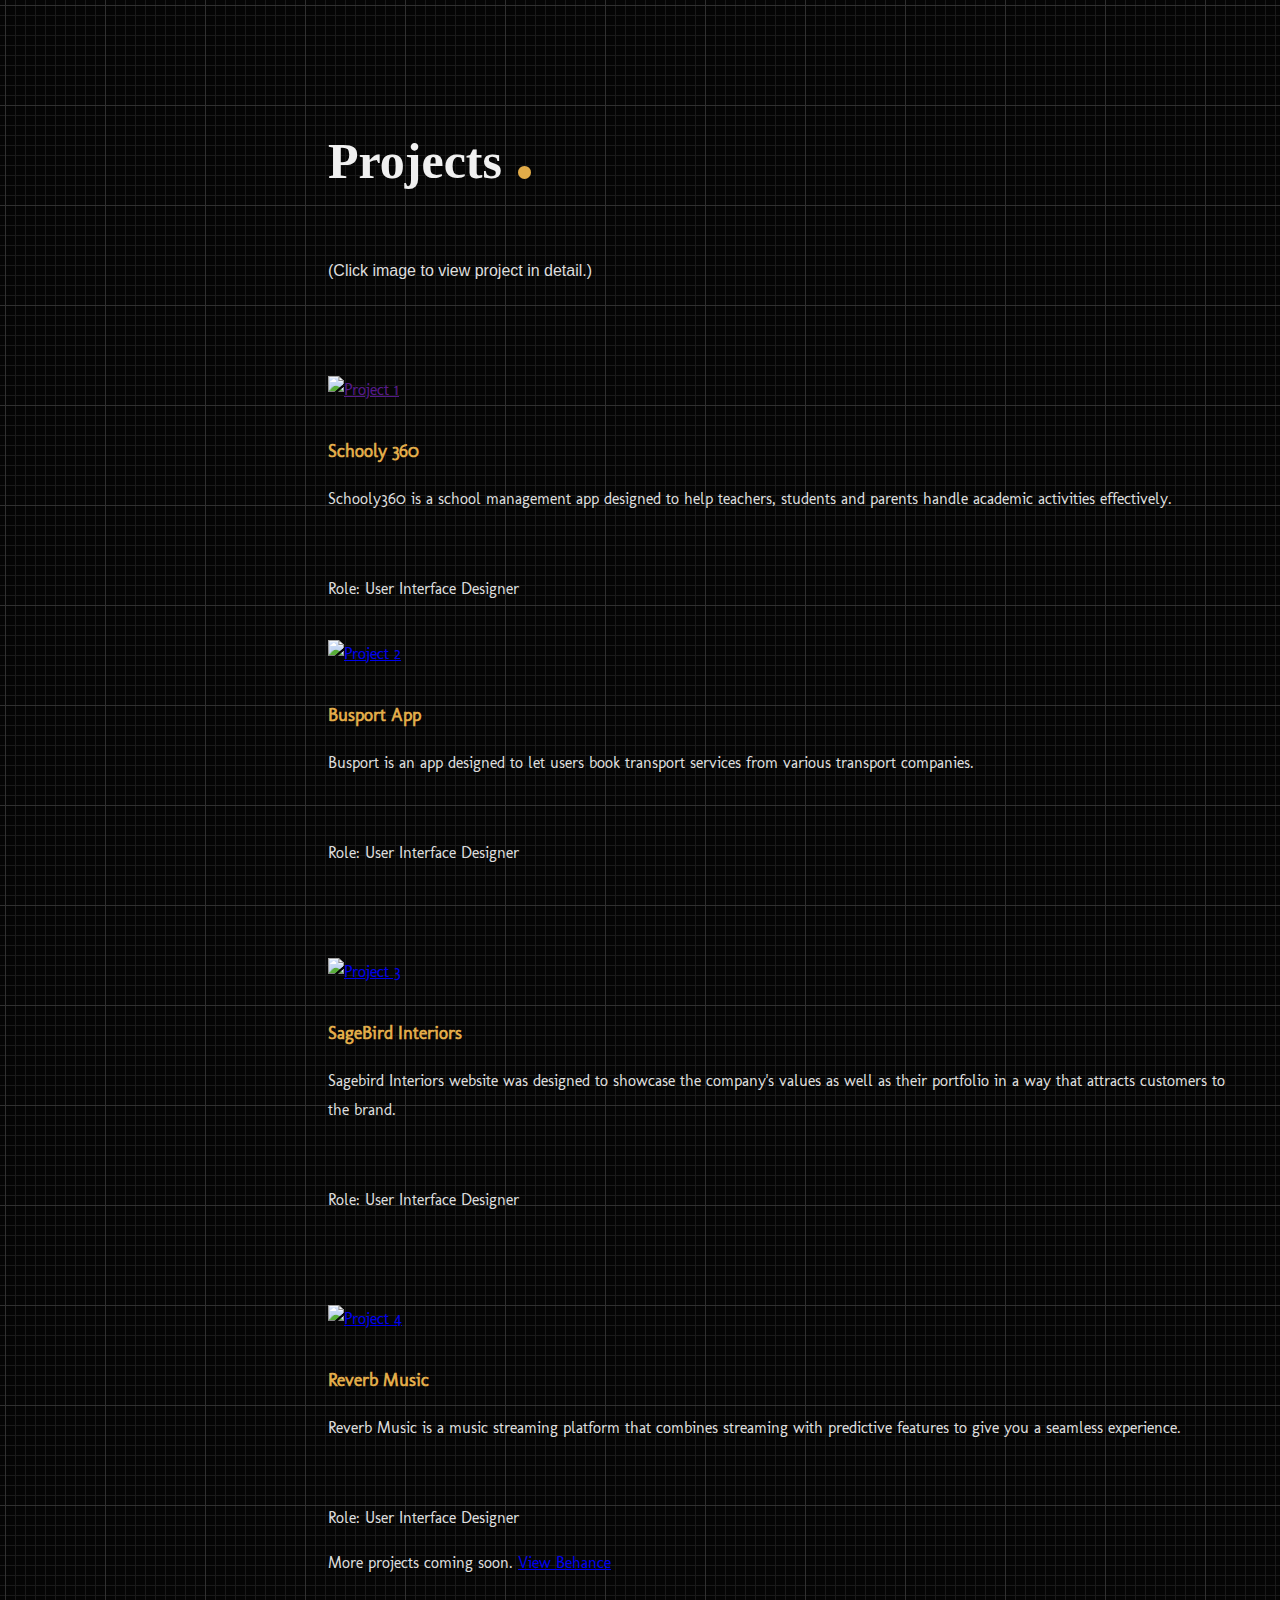
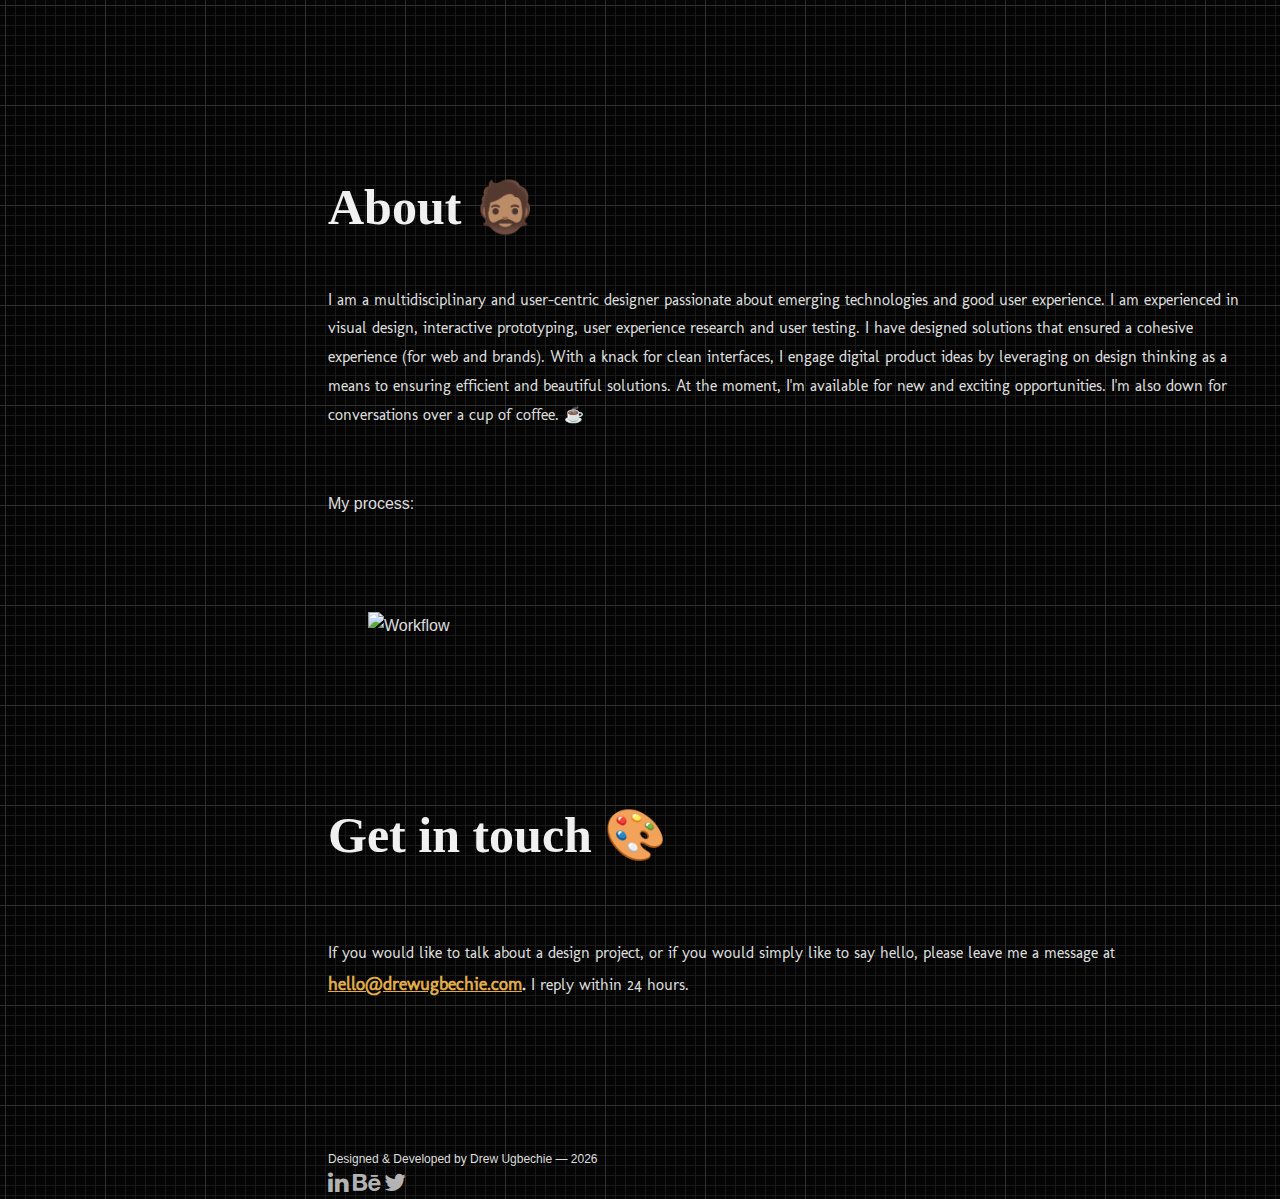
==== commit a7a110e2: "New changes" ====
--- a/index.html
+++ b/index.html
@@ -57,7 +57,7 @@
     
         <div data-aos="fade-up"; class="hero-info" style="height:60vh;">
           <h1 class="h1-stylo"><span style="font-size: 14px; font-family:Avenir Next Cyr, 'Molengo', sans-serif;">Hello! I am </span><br>Andrew Ugbechie, <br>a serial <span style="color: #e2ac49;">designer.</span></h1>
-          <p style="margin-top: 20px; max-width:550px; font-family: Avenir Next Cyr, 'Molengo', sans-serif;">I specialize in <span style="color: #e2ac49;">Product/UX and Visual Design</span> where I craft beautiful and intuitive digital experiences tailored to meet the needs of users. 🧔🏾</p>
+          <p style="margin-top: 20px; max-width:550px; font-family: Avenir Next Cyr, 'Molengo', sans-serif;">I specialize in <span style="color: #e2ac49;">UX and Visual Design</span> where I craft beautiful and intuitive digital experiences tailored to meet the needs of users. 🧔🏾</p>
           <button class="button button--yellow" style="margin-top: 20px; vertical-align:middle"><a href="#projects"><span style="color:#0f0f0f">See selected projects </span></a></button>
         </div>
               
@@ -79,21 +79,21 @@
             <div class="col-lg-5 skill-item" style="padding-right: 2vw;">
               <div class="row media drew-media media-body">
                 <h3 class="h5">User Interface Design</h3>
-                <p>I engage in user-centered design by making the user's interaction as simple, specific and efficient as possible, first and foremost. </p>
+                <p>I engage in user-centered design making the user's interaction simple, specific and efficient, first and foremost. </p>
               </div>
             </div> 
 
             <div class="col-lg-5 skill-item" style="padding-right: 2vw;">
               <div class="row media drew-media media-body">
                 <h3 class="h5">UX Audit and Research</h3>
-                <p>As much as possible, I research and help to minimize areas of a website or app that dwarf user retention and conversion.</p>
+                <p>I research and help minimize areas of a product that dwarf user retention and conversion.</p>
               </div>
             </div>
 
             <div class="col-lg-5 skill-item" style="padding-right: 2vw;">
               <div class="row media drew-media media-body">
                 <h3 class="h5">Brand Identity Design</h3>
-                <p>People want to be able to relate with your brand. I design materials that give brands a relatable outlook.</p>
+                <p>I design materials that give brands a relatable outlook because people should be able to relate with your brand, effortlessly. </p>
               </div>
             </div> 
 
@@ -121,9 +121,9 @@
         <!-- BEGIN row -->
         <div class="row media drew-media project-item1" style="font-family: Avenir Next Cyr, 'Molengo', sans-serif;">
           <div class="col-md-7" data-aos="fade-up">
-            <a class="project " >
+            <a class="project " href="">
               <figure>
-                <img src="https://res.cloudinary.com/andrewugbechie/image/upload/c_scale,q_63,w_2309/v1592417046/20200414_211129_haifue.png" alt="Project 1" class="img-fluid">  
+                <img src="https://res.cloudinary.com/andrewugbechie/image/upload/v1592417046/20200414_211129_haifue.png" alt="Project 1" class="img-fluid">  
               </figure>
               <div class="project-hover">
                 <div class="project-hover-inner">
@@ -239,7 +239,7 @@
       <section class="drew-section mb-5" style="margin-top:20vh;">
           <div id="about"  style="width:100%; margin-bottom: 10%;">
             <h1 class="h1-styles" data-aos="fade-up"; style="font-family: Minion Pro, serif;">About 🧔🏽<span style="font-size: 80px; color: #e2ac49;"></span></h1>
-            <p style="font-family: Avenir Next Cyr, 'Molengo', sans-serif;">I am a multidisciplinary and user-centric designer passionate about emerging technologies and good user experience. I am experienced in visual design, interactive prototyping, user-experience research and user testing. Over time, I have designed solutions that ensured a cohesive experience (for web and mobile, and brands). I engage potential product and brands by leveraging on design thinking as an approach to ensuring efficient and beautiful solutions. At the moment, I'm available for new and exciting opportunities. I'm also down for conversations over a cup of coffee. ☕</p> 
+            <p style="font-family: Avenir Next Cyr, 'Molengo', sans-serif;">I am a multidisciplinary and user-centric designer passionate about emerging technologies and good user experience. I am experienced in visual design, interactive prototyping, user experience research and user testing. I have designed solutions that ensured a cohesive experience (for web and brands). With a knack for clean interfaces, I engage digital product ideas by leveraging on design thinking as a means to ensuring efficient and beautiful solutions. At the moment, I'm available for new and exciting opportunities. I'm also down for conversations over a cup of coffee. ☕</p> 
             <br><p>My process:</p> 
           </div>
           <div class="row">
